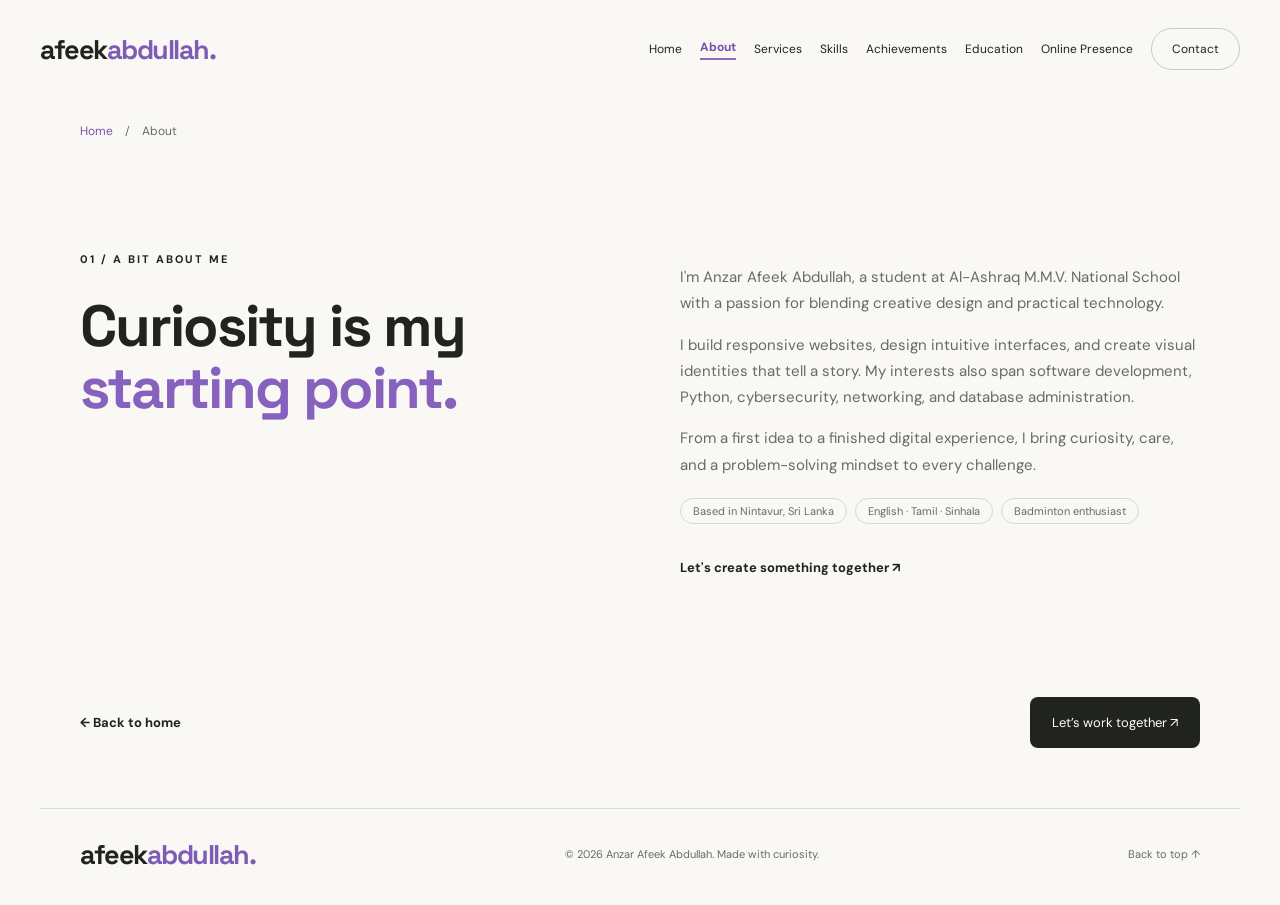
==== about.html @ 664ed2f5 "Create Anzar Afeek Abdullah personal portfolio" ====
<!doctype html>
<html lang="en"><head><meta charset="UTF-8"><meta name="viewport" content="width=device-width,initial-scale=1">
<meta name="description" content="Get to know Anzar Afeek Abdullah."><title>About — Anzar Afeek Abdullah</title><link rel="stylesheet" href="style.css"></head>
<body id="top"><a class="skip-link" href="#main-content">Skip to content</a><header class="nav"><a class="logo" href="index.html">afeek<span>abdullah.</span></a><button class="menu-toggle" type="button" aria-expanded="false" aria-controls="main-nav">Menu <span aria-hidden="true">☰</span></button><nav id="main-nav" aria-label="Main navigation"><a href="index.html">Home</a><a href="about.html" aria-current="page">About</a><a href="services.html">Services</a><a href="skills.html">Skills</a><a href="achievements.html">Achievements</a><a href="education.html">Education</a><a href="projects.html">Online Presence</a><a href="contact.html" class="nav-contact">Contact</a></nav></header><main id="main-content"><div class="wrap breadcrumb"><a href="index.html">Home</a><span aria-hidden="true">/</span><span>About</span></div><section class="wrap about" id="about"><div><p class="eyebrow">01 / A BIT ABOUT ME</p><h1>Curiosity is my<br><span>starting point.</span></h1></div><div class="about-copy"><p>I'm Anzar Afeek Abdullah, a student at Al-Ashraq M.M.V. National School with a passion for blending creative design and practical technology.</p><p>I build responsive websites, design intuitive interfaces, and create visual identities that tell a story. My interests also span software development, Python, cybersecurity, networking, and database administration.</p><p>From a first idea to a finished digital experience, I bring curiosity, care, and a problem-solving mindset to every challenge.</p><div class="info-chips"><span>Based in Nintavur, Sri Lanka</span><span>English · Tamil · Sinhala</span><span>Badminton enthusiast</span></div><a class="text-link" href="contact.html">Let's create something together ↗</a></div></section><div class="wrap page-bottom"><a class="text-link" href="index.html">← Back to home</a><a class="button" href="contact.html">Let’s work together ↗</a></div></main><footer class="wrap"><a class="logo" href="index.html">afeek<span>abdullah.</span></a><p>© <span id="year">2026</span> Anzar Afeek Abdullah. Made with curiosity.</p><a href="#top">Back to top ↑</a></footer><script src="script.js"></script></body></html>
---- style.css ----
@import url('https://fonts.googleapis.com/css2?family=DM+Sans:wght@400;500;600;700&family=Space+Grotesk:wght@400;500;600;700&display=swap');
:root{--bg:#f9f8f4;--ink:#20231e;--muted:#686b63;--green:#d5f36b;--purple:#ab8ce7}*{box-sizing:border-box}html{scroll-behavior:smooth;scroll-padding-top:95px}body{margin:0;background:var(--bg);color:var(--ink);font-family:'DM Sans',sans-serif}a{color:inherit;text-decoration:none}button{font:inherit}a:focus-visible,button:focus-visible{outline:3px solid #7856bd;outline-offset:6px}.wrap{max-width:1200px;margin:auto;padding-left:40px;padding-right:40px}.nav{max-width:1280px;margin:auto;padding:28px 40px;display:flex;justify-content:space-between;align-items:center}.logo{font-family:'Space Grotesk',sans-serif;font-weight:700;font-size:27px;letter-spacing:-1.5px}.logo span{color:#7c5cb5}nav{display:flex;gap:32px;align-items:center;font-size:14px}nav a:hover,.text-link:hover{color:#7654b2}.nav-contact{border:1px solid #c8cbc2;border-radius:30px;padding:12px 20px}.hero{display:grid;grid-template-columns:1.2fr 1fr;gap:50px;padding-top:75px;padding-bottom:85px;align-items:center}.eyebrow{font-size:11px;font-weight:700;letter-spacing:2px;display:flex;align-items:center;gap:9px}.dot{height:8px;width:8px;background:#7c9a35;border-radius:100%}h1,h2,h3{font-family:'Space Grotesk',sans-serif}h1{font-size:clamp(44px,5vw,66px);line-height:1.07;letter-spacing:-3.7px;margin:26px 0}h1>span{color:#8661bd}p{line-height:1.75}.intro{font-size:16px;color:var(--muted);max-width:420px}.intro strong{color:var(--ink)}.actions{display:flex;gap:25px;align-items:center;margin-top:30px}.button{display:inline-flex;gap:25px;align-items:center;background:var(--ink);color:white;border:0;border-radius:8px;padding:17px 22px;font-size:13px;cursor:pointer;transition:transform .2s,background .2s}.button:hover{background:#7856ac;transform:translateY(-2px)}.text-link{font-size:13px;font-weight:700}.hero-note{font-size:11px;color:var(--muted);margin-top:42px;display:flex;gap:10px;align-items:center}.hero-note span{font-size:23px;color:#8a67bd}.art{height:450px;position:relative;background:#e9e8df;border-radius:160px 160px 20px 20px;overflow:hidden}.art-grid{position:absolute;inset:0;background-image:linear-gradient(#d6d6cb 1px,transparent 1px),linear-gradient(90deg,#d6d6cb 1px,transparent 1px);background-size:40px 40px;opacity:.55}.orbit{width:330px;height:330px;border:1px solid #989c88;border-radius:50%;position:absolute;top:55px;left:40px}.ball{width:175px;height:175px;border-radius:50%;background:radial-gradient(circle at 30% 25%,#e2d3fd,#b396e1 45%,#714f9b);position:absolute;right:15px;top:55px;box-shadow:15px 24px 30px #77648a2b}.star{position:absolute;font-size:160px;left:20px;top:8px;color:var(--green);text-shadow:1px 2px #4c583a;transform:rotate(12deg)}.art-card{position:absolute;top:190px;left:55px;width:250px;padding:24px;background:var(--green);transform:rotate(-9deg);box-shadow:8px 14px 0 #292c2020;border:1px solid #253018;border-radius:12px}.art-card>span:first-child{font-size:10px;text-transform:uppercase;letter-spacing:1px}.art-card strong{display:block;font-family:'Space Grotesk',sans-serif;font-size:36px;line-height:1.05;margin-top:17px;letter-spacing:-1.5px}.card-arrow{position:absolute;right:22px;bottom:20px;font-size:33px}.pill{position:absolute;right:14px;bottom:65px;background:#25271f;color:white;padding:13px 18px;border-radius:30px;transform:rotate(8deg);font-size:12px}.art-caption{position:absolute;bottom:20px;left:24px;font-size:9px;letter-spacing:3px}.ticker{background:var(--green);overflow:hidden;padding:22px 0;border-top:1px solid #c2db68;border-bottom:1px solid #c2db68}.ticker>div{display:flex;justify-content:space-around;gap:35px;white-space:nowrap;font-family:'Space Grotesk',sans-serif;font-size:15px;font-weight:600;letter-spacing:1px}.ticker span{font-size:20px}.about{display:grid;grid-template-columns:1fr 1fr;gap:80px;padding-top:100px;padding-bottom:100px}h2{font-size:40px;line-height:1.16;letter-spacing:-1.8px;margin:22px 0}h2 span{color:#8562b5}.about-copy{padding-top:10px;color:var(--muted);font-size:15px}.about-copy .text-link{display:inline-block;margin-top:15px;color:var(--ink)}.skills-section{background:#efeee8;padding:75px 0 85px}.section-heading{display:flex;justify-content:space-between;align-items:center;gap:25px}.section-heading>p{font-size:13px;color:var(--muted)}.skills{display:grid;grid-template-columns:repeat(3,1fr);gap:20px;margin-top:30px}.skills article{padding:30px;background:var(--bg);border:1px solid #ddded4;border-radius:12px}.skill-icon{display:inline-flex;width:45px;height:45px;border-radius:12px;align-items:center;justify-content:center;background:#e7dcf6;font-size:26px}.skills article:nth-child(2) .skill-icon{background:#e3efb9}.skills article:nth-child(3) .skill-icon{background:#f8d7ba}.skills h3{font-size:20px;margin:24px 0 10px}.skills p{font-size:13px;color:var(--muted)}.tag{font-size:9px;letter-spacing:1.5px;font-weight:700;display:inline-block;margin-top:20px}.projects{padding-top:90px;padding-bottom:90px}.project-grid{display:grid;grid-template-columns:1fr 1fr;gap:30px;margin-top:25px}.project-art{height:320px;border-radius:12px;position:relative;overflow:hidden;display:grid;place-items:center}.purple{background:#c0a7ec}.orange{background:#f5bb87}.mock-window{width:70%;height:215px;background:#f5f2e9;border:2px solid #282325;border-radius:8px;transform:rotate(-7deg);box-shadow:10px 10px 0 #8c70b9;position:relative}.window-dots{height:25px;border-bottom:2px solid;padding:4px 9px;font-size:9px;letter-spacing:3px}.mock-window>span{display:block;font-family:'Space Grotesk',sans-serif;font-size:40px;line-height:1.1;font-weight:700;padding:22px;letter-spacing:-2px}.mock-window b{color:#936ac4}.mock-window i{font-style:normal;position:absolute;right:15px;bottom:8px;font-size:70px;color:#9dad3c}.project-number{position:absolute;left:20px;top:18px;border:1px solid #3336;border-radius:30px;padding:6px 10px;font-size:10px}.poster{font-family:'Space Grotesk',sans-serif;font-weight:700;font-size:42px;line-height:.95;letter-spacing:-2px;position:relative;transform:rotate(-5deg);padding:25px 35px;background:#f8f0db;border:1px solid #333;box-shadow:9px 10px 0 #be754b}.poster em{font-family:Georgia,serif;font-size:60px;color:#b75933}.poster>span{position:absolute;right:0;top:30px;font-size:65px;color:#7d8e3c}.project-info{display:flex;justify-content:space-between;align-items:center}.project-info h3{margin:20px 0 5px;font-size:21px}.project-info p{font-size:9px;letter-spacing:1px;color:var(--muted)}.project-info>span{font-size:26px}.project-desc{font-size:13px;color:var(--muted);margin-top:5px}.contact{padding-bottom:65px}.contact-box{position:relative;background:var(--green);padding:55px;border-radius:16px;overflow:hidden}.contact h2{font-size:52px;position:relative;z-index:1}.contact h2 em{font-family:Georgia,serif;font-weight:400}.contact-box>p:not(.eyebrow){max-width:430px;font-size:14px}.contact .button{margin-top:12px}.contact-star{position:absolute;right:40px;top:55px;font-size:210px;color:#8c65bb;line-height:1}.contact-status{font-size:11px!important;min-height:20px}.contact-status.active{font-weight:700}footer{display:flex;justify-content:space-between;align-items:center;padding-top:25px;padding-bottom:30px;border-top:1px solid #daddd0}footer p,footer>a:last-child{font-size:11px;color:var(--muted)}@media(min-width:1500px){.hero{padding-top:100px;padding-bottom:110px}}@media(max-width:800px){.wrap{padding-left:24px;padding-right:24px}.nav{padding:22px 24px}nav{gap:18px}nav a:not(.nav-contact){display:none}.hero{grid-template-columns:1fr;gap:40px;padding-top:35px;padding-bottom:50px}h1{font-size:54px}.art{height:420px;max-width:460px;width:100%;margin:auto}.about{grid-template-columns:1fr;gap:10px;padding-top:60px;padding-bottom:60px}.section-heading{display:block}.skills{grid-template-columns:1fr}.skills-section{padding:50px 0}.project-grid{grid-template-columns:1fr}.projects{padding-top:55px;padding-bottom:50px}.contact-box{padding:30px}.contact h2{font-size:39px}.contact-star{right:-30px;top:15px;font-size:115px;opacity:.3}footer{flex-wrap:wrap;gap:15px}footer p{width:100%;order:3;margin:0}h2{font-size:34px}}@media(prefers-reduced-motion:reduce){html{scroll-behavior:auto}*{transition:none!important}}
.hero h1{font-size:clamp(39px,4.6vw,61px)}.name-dot{color:#8661bd}.info-chips{display:flex;flex-wrap:wrap;gap:8px;margin:20px 0}.info-chips span{border:1px solid #d6d9cc;border-radius:20px;padding:5px 12px;font-size:11px}.expertise{padding-top:80px;padding-bottom:80px}.expertise-grid{display:grid;grid-template-columns:repeat(3,1fr);gap:30px;margin:35px 0}.expertise-grid h3{font-size:20px}.expertise-grid p{font-size:14px;color:var(--muted)}.skill-tags{display:flex;flex-wrap:wrap;gap:10px;margin-top:30px}.skill-tags span{background:#eee7f6;border:1px solid #d7c8ec;padding:9px 16px;border-radius:24px;font-size:12px}.skill-tags span:nth-child(3n){background:#e8efcf;border-color:#d4dfb2}.journey-section{background:#efeee8;padding:70px 0}.journey-grid{display:grid;grid-template-columns:1fr 1fr;gap:70px;margin-top:45px}.column-title{font-size:22px;margin-bottom:30px}.timeline-item{position:relative;border-left:1px solid #ccc8d2;padding:0 0 30px 24px}.timeline-item:before{content:'';position:absolute;left:-5px;top:5px;width:9px;height:9px;background:#9068bd;border-radius:50%}.timeline-date{font-size:11px;letter-spacing:1px;color:#78549e;font-weight:700}.timeline-item h3{font-size:18px;margin:12px 0}.timeline-item p{font-size:13px;color:var(--muted);margin:0}.website-card{display:flex;justify-content:space-between;align-items:center;background:#e8ddf6;border:1px solid #d4c4e9;border-radius:12px;padding:30px;margin-top:30px;transition:background .2s}.website-card:hover{background:#dbcbef}.website-card h3{font-size:25px;margin:12px 0}.website-card p{font-size:13px;overflow-wrap:anywhere}.website-card>span{font-size:40px}.contact-call{display:inline-block;margin-left:20px;font-size:13px;font-weight:700}.contact-details{display:grid;grid-template-columns:1fr 1fr 1fr;gap:30px;padding:35px 0 0}.contact-details h3{font-size:17px}.contact-details p,.contact-details a{display:block;font-size:12px;color:var(--muted);overflow-wrap:anywhere;margin:8px 0;line-height:1.8}.contact-details a:hover{color:#7954ae}.contact-box .button,.contact-call{position:relative;z-index:1}@media(max-width:800px){.expertise{padding-top:55px;padding-bottom:55px}.expertise-grid,.journey-grid,.contact-details{grid-template-columns:1fr;gap:20px}.journey-section{padding:50px 0}.journey-grid{margin-top:25px}.contact-details{gap:10px}.hero h1{font-size:clamp(37px,8vw,54px)}.website-card{padding:22px}.website-card h3{font-size:21px}.website-card .tag{margin-top:0}.logo{font-size:23px}.nav-contact{padding:10px 14px}}
/* Shared navigation and standalone pages. */
.skip-link{position:absolute;top:-70px;left:20px;z-index:20;background:var(--ink);color:white;padding:14px;border-radius:6px}.skip-link:focus{top:10px}.nav{gap:25px;position:relative}.nav nav{gap:18px;font-size:12px}.nav nav a[aria-current=page]{color:#7451a8;font-weight:700}.nav nav a[aria-current=page]:after{content:'';display:block;height:2px;background:#9068bd;margin-top:3px}.menu-toggle{display:none}.breadcrumb{display:flex;gap:12px;padding-top:25px;font-size:12px;color:var(--muted)}.breadcrumb a{color:#7854a9}.page-bottom{display:flex;justify-content:space-between;gap:20px;align-items:center;padding-top:20px;padding-bottom:60px}.standalone-timeline{padding-top:50px;padding-bottom:60px}.standalone-timeline h1{font-size:clamp(38px,5vw,60px)}.timeline-list{max-width:800px;margin-top:45px}.timeline-list .timeline-item{padding-bottom:40px}.timeline-list .timeline-item h3{font-size:22px}.timeline-list .timeline-item p{font-size:15px}.page-intro{color:var(--muted)}.page-directory{padding-top:65px;padding-bottom:80px}.directory-grid{display:grid;grid-template-columns:repeat(3,1fr);gap:20px;margin-top:30px}.directory-card{display:block;padding:25px;background:#eee6f7;border:1px solid #ddcfee;border-radius:12px;transition:transform .2s,background .2s}.directory-card:nth-child(3n+2){background:#e8efcf;border-color:#d6dfb9}.directory-card:nth-child(3n){background:#f7e1ce;border-color:#ead2bc}.directory-card:hover{transform:translateY(-4px);background:#e1d4f1}.directory-number{font-size:11px;letter-spacing:2px;color:#686264}.directory-card h3{font-size:20px;display:flex;justify-content:space-between;gap:10px}.directory-card p{font-size:13px;color:var(--muted)}body:has(.breadcrumb) .contact{padding-top:40px}body:has(.breadcrumb) h1{font-size:clamp(36px,5vw,58px);letter-spacing:-2px}body:has(.breadcrumb) .skills-section{margin-top:35px}body:has(.breadcrumb) .projects{padding-top:45px}
@media(max-width:1100px){.nav{flex-wrap:wrap;padding:22px 24px}.menu-toggle{display:flex;align-items:center;gap:12px;background:transparent;border:1px solid #c8cbc2;border-radius:25px;padding:10px 16px;cursor:pointer}.nav nav{display:none;width:100%;grid-template-columns:repeat(2,minmax(0,1fr));gap:8px;padding-top:10px}.nav nav.is-open{display:grid}.nav nav a,.nav nav a:not(.nav-contact){display:block;padding:12px 15px;border-radius:8px}.nav nav a[aria-current=page]{background:#eee6f7}.nav nav a[aria-current=page]:after{display:none}.nav nav .nav-contact{border-radius:8px}.directory-grid{grid-template-columns:1fr 1fr}}
@media(max-width:600px){.directory-grid{grid-template-columns:1fr}.page-directory{padding-top:40px;padding-bottom:50px}.page-bottom{align-items:flex-start;flex-direction:column;padding-bottom:40px}.standalone-timeline{padding-top:30px}.timeline-list .timeline-item h3{font-size:19px}.timeline-list .timeline-item p{font-size:14px}.breadcrumb{padding-top:10px}.about h1{margin-top:20px}}
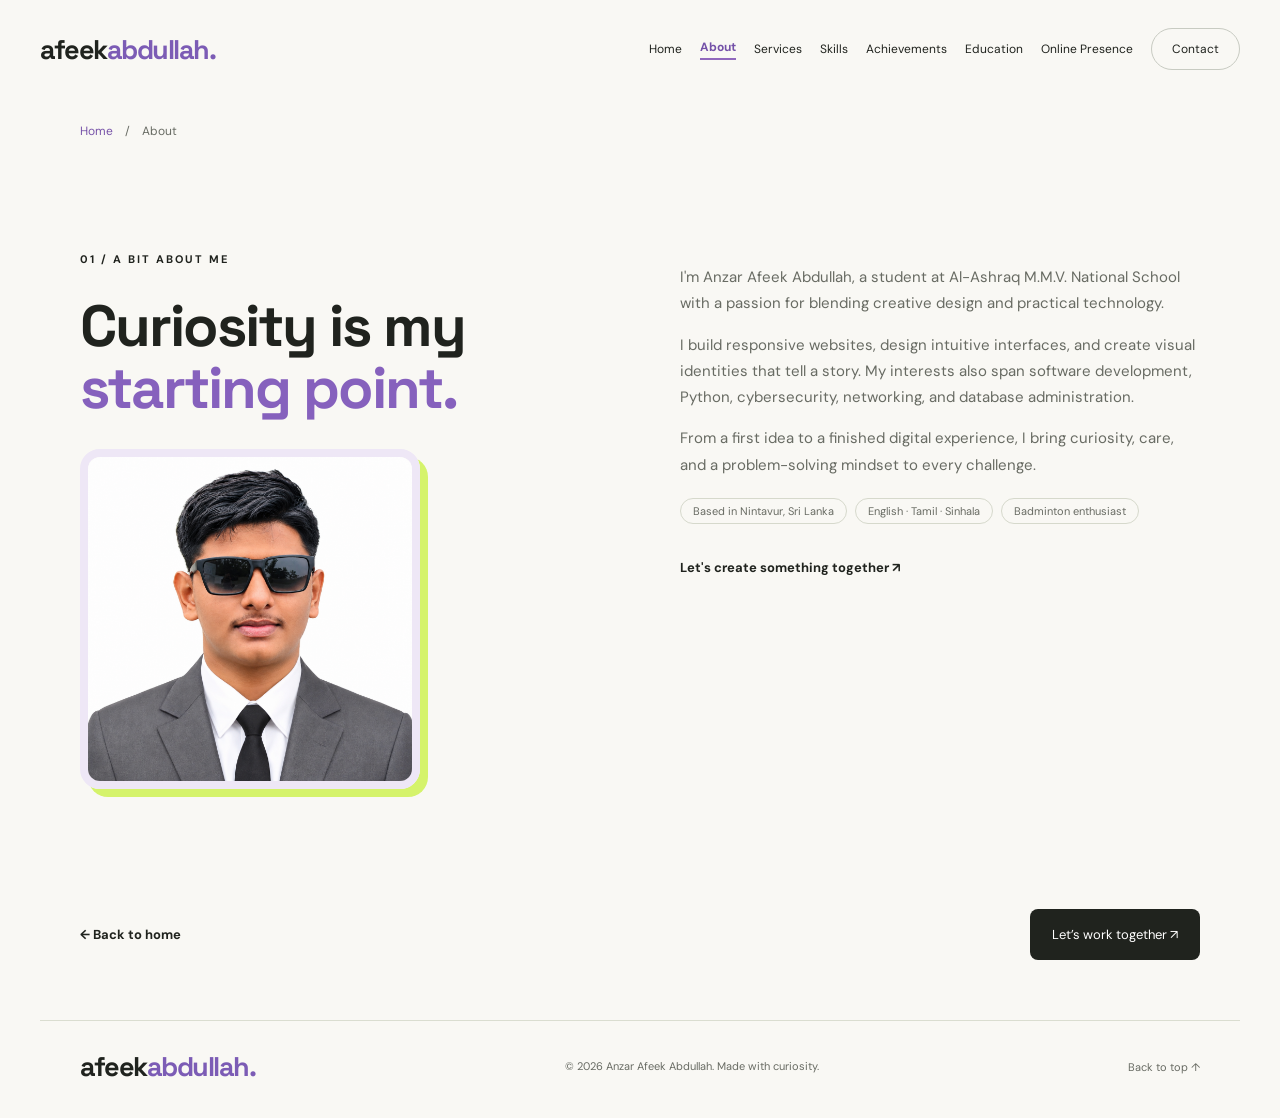
==== commit dbd1c636: "Add owner portrait to home and about pages" ====
--- a/about.html
+++ b/about.html
@@ -1,4 +1,4 @@
 <!doctype html>
 <html lang="en"><head><meta charset="UTF-8"><meta name="viewport" content="width=device-width,initial-scale=1">
 <meta name="description" content="Get to know Anzar Afeek Abdullah."><title>About — Anzar Afeek Abdullah</title><link rel="stylesheet" href="style.css"></head>
-<body id="top"><a class="skip-link" href="#main-content">Skip to content</a><header class="nav"><a class="logo" href="index.html">afeek<span>abdullah.</span></a><button class="menu-toggle" type="button" aria-expanded="false" aria-controls="main-nav">Menu <span aria-hidden="true">☰</span></button><nav id="main-nav" aria-label="Main navigation"><a href="index.html">Home</a><a href="about.html" aria-current="page">About</a><a href="services.html">Services</a><a href="skills.html">Skills</a><a href="achievements.html">Achievements</a><a href="education.html">Education</a><a href="projects.html">Online Presence</a><a href="contact.html" class="nav-contact">Contact</a></nav></header><main id="main-content"><div class="wrap breadcrumb"><a href="index.html">Home</a><span aria-hidden="true">/</span><span>About</span></div><section class="wrap about" id="about"><div><p class="eyebrow">01 / A BIT ABOUT ME</p><h1>Curiosity is my<br><span>starting point.</span></h1></div><div class="about-copy"><p>I'm Anzar Afeek Abdullah, a student at Al-Ashraq M.M.V. National School with a passion for blending creative design and practical technology.</p><p>I build responsive websites, design intuitive interfaces, and create visual identities that tell a story. My interests also span software development, Python, cybersecurity, networking, and database administration.</p><p>From a first idea to a finished digital experience, I bring curiosity, care, and a problem-solving mindset to every challenge.</p><div class="info-chips"><span>Based in Nintavur, Sri Lanka</span><span>English · Tamil · Sinhala</span><span>Badminton enthusiast</span></div><a class="text-link" href="contact.html">Let's create something together ↗</a></div></section><div class="wrap page-bottom"><a class="text-link" href="index.html">← Back to home</a><a class="button" href="contact.html">Let’s work together ↗</a></div></main><footer class="wrap"><a class="logo" href="index.html">afeek<span>abdullah.</span></a><p>© <span id="year">2026</span> Anzar Afeek Abdullah. Made with curiosity.</p><a href="#top">Back to top ↑</a></footer><script src="script.js"></script></body></html>+<body id="top"><a class="skip-link" href="#main-content">Skip to content</a><header class="nav"><a class="logo" href="index.html">afeek<span>abdullah.</span></a><button class="menu-toggle" type="button" aria-expanded="false" aria-controls="main-nav">Menu <span aria-hidden="true">☰</span></button><nav id="main-nav" aria-label="Main navigation"><a href="index.html">Home</a><a href="about.html" aria-current="page">About</a><a href="services.html">Services</a><a href="skills.html">Skills</a><a href="achievements.html">Achievements</a><a href="education.html">Education</a><a href="projects.html">Online Presence</a><a href="contact.html" class="nav-contact">Contact</a></nav></header><main id="main-content"><div class="wrap breadcrumb"><a href="index.html">Home</a><span aria-hidden="true">/</span><span>About</span></div><section class="wrap about" id="about"><div><p class="eyebrow">01 / A BIT ABOUT ME</p><h1>Curiosity is my<br><span>starting point.</span></h1><img class="about-portrait" src="profile.png.png" alt="Portrait of Anzar Afeek Abdullah" width="1254" height="1254" loading="lazy"></div><div class="about-copy"><p>I'm Anzar Afeek Abdullah, a student at Al-Ashraq M.M.V. National School with a passion for blending creative design and practical technology.</p><p>I build responsive websites, design intuitive interfaces, and create visual identities that tell a story. My interests also span software development, Python, cybersecurity, networking, and database administration.</p><p>From a first idea to a finished digital experience, I bring curiosity, care, and a problem-solving mindset to every challenge.</p><div class="info-chips"><span>Based in Nintavur, Sri Lanka</span><span>English · Tamil · Sinhala</span><span>Badminton enthusiast</span></div><a class="text-link" href="contact.html">Let's create something together ↗</a></div></section><div class="wrap page-bottom"><a class="text-link" href="index.html">← Back to home</a><a class="button" href="contact.html">Let’s work together ↗</a></div></main><footer class="wrap"><a class="logo" href="index.html">afeek<span>abdullah.</span></a><p>© <span id="year">2026</span> Anzar Afeek Abdullah. Made with curiosity.</p><a href="#top">Back to top ↑</a></footer><script src="script.js"></script></body></html>
--- a/style.css
+++ b/style.css
@@ -5,3 +5,5 @@
 .skip-link{position:absolute;top:-70px;left:20px;z-index:20;background:var(--ink);color:white;padding:14px;border-radius:6px}.skip-link:focus{top:10px}.nav{gap:25px;position:relative}.nav nav{gap:18px;font-size:12px}.nav nav a[aria-current=page]{color:#7451a8;font-weight:700}.nav nav a[aria-current=page]:after{content:'';display:block;height:2px;background:#9068bd;margin-top:3px}.menu-toggle{display:none}.breadcrumb{display:flex;gap:12px;padding-top:25px;font-size:12px;color:var(--muted)}.breadcrumb a{color:#7854a9}.page-bottom{display:flex;justify-content:space-between;gap:20px;align-items:center;padding-top:20px;padding-bottom:60px}.standalone-timeline{padding-top:50px;padding-bottom:60px}.standalone-timeline h1{font-size:clamp(38px,5vw,60px)}.timeline-list{max-width:800px;margin-top:45px}.timeline-list .timeline-item{padding-bottom:40px}.timeline-list .timeline-item h3{font-size:22px}.timeline-list .timeline-item p{font-size:15px}.page-intro{color:var(--muted)}.page-directory{padding-top:65px;padding-bottom:80px}.directory-grid{display:grid;grid-template-columns:repeat(3,1fr);gap:20px;margin-top:30px}.directory-card{display:block;padding:25px;background:#eee6f7;border:1px solid #ddcfee;border-radius:12px;transition:transform .2s,background .2s}.directory-card:nth-child(3n+2){background:#e8efcf;border-color:#d6dfb9}.directory-card:nth-child(3n){background:#f7e1ce;border-color:#ead2bc}.directory-card:hover{transform:translateY(-4px);background:#e1d4f1}.directory-number{font-size:11px;letter-spacing:2px;color:#686264}.directory-card h3{font-size:20px;display:flex;justify-content:space-between;gap:10px}.directory-card p{font-size:13px;color:var(--muted)}body:has(.breadcrumb) .contact{padding-top:40px}body:has(.breadcrumb) h1{font-size:clamp(36px,5vw,58px);letter-spacing:-2px}body:has(.breadcrumb) .skills-section{margin-top:35px}body:has(.breadcrumb) .projects{padding-top:45px}
 @media(max-width:1100px){.nav{flex-wrap:wrap;padding:22px 24px}.menu-toggle{display:flex;align-items:center;gap:12px;background:transparent;border:1px solid #c8cbc2;border-radius:25px;padding:10px 16px;cursor:pointer}.nav nav{display:none;width:100%;grid-template-columns:repeat(2,minmax(0,1fr));gap:8px;padding-top:10px}.nav nav.is-open{display:grid}.nav nav a,.nav nav a:not(.nav-contact){display:block;padding:12px 15px;border-radius:8px}.nav nav a[aria-current=page]{background:#eee6f7}.nav nav a[aria-current=page]:after{display:none}.nav nav .nav-contact{border-radius:8px}.directory-grid{grid-template-columns:1fr 1fr}}
 @media(max-width:600px){.directory-grid{grid-template-columns:1fr}.page-directory{padding-top:40px;padding-bottom:50px}.page-bottom{align-items:flex-start;flex-direction:column;padding-bottom:40px}.standalone-timeline{padding-top:30px}.timeline-list .timeline-item h3{font-size:19px}.timeline-list .timeline-item p{font-size:14px}.breadcrumb{padding-top:10px}.about h1{margin-top:20px}}
+/* Owner portrait, shared by Home and About. */
+.portrait-frame{position:relative;background:#eee7f6;border:1px solid #d7c8ec;border-radius:160px 160px 20px 20px;overflow:hidden;padding:12px 12px 0;box-shadow:12px 12px 0 #d5f36b}.hero-portrait{display:block;width:100%;height:auto;aspect-ratio:1;object-fit:cover;border-radius:148px 148px 12px 12px}.portrait-label{display:flex;justify-content:space-between;align-items:center;gap:12px;padding:17px 10px;font-family:'Space Grotesk',sans-serif;font-size:14px;font-weight:600}.portrait-label>span{font-size:26px;color:#8661bd}.about-portrait{display:block;width:100%;max-width:340px;height:auto;border-radius:20px;border:8px solid #eee7f6;box-shadow:8px 8px 0 #d5f36b;margin-top:30px}@media(max-width:800px){.portrait-frame{max-width:440px;width:calc(100% - 12px);margin:0 auto}.about-portrait{max-width:300px;margin-bottom:25px}}
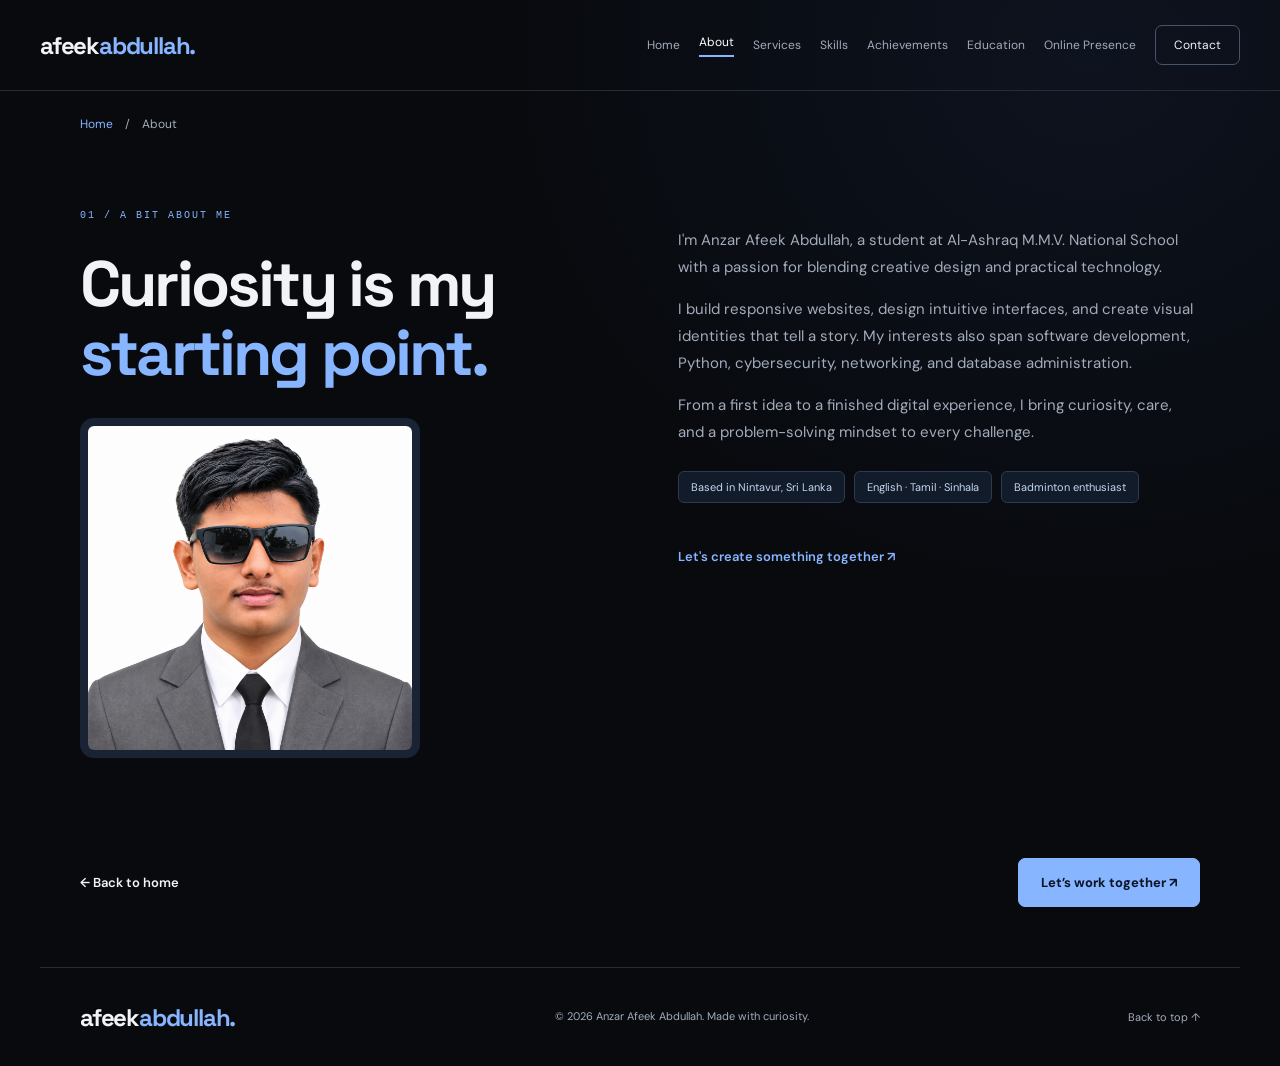
==== commit 951c9bc5: "Redesign portfolio with polished dark developer theme" ====
--- a/about.html
+++ b/about.html
@@ -1,4 +1,4 @@
 <!doctype html>
 <html lang="en"><head><meta charset="UTF-8"><meta name="viewport" content="width=device-width,initial-scale=1">
-<meta name="description" content="Get to know Anzar Afeek Abdullah."><title>About — Anzar Afeek Abdullah</title><link rel="stylesheet" href="style.css"></head>
+<meta name="description" content="Get to know Anzar Afeek Abdullah."><title>About — Anzar Afeek Abdullah</title><meta name="theme-color" content="#080a0e"><link rel="icon" type="image/png" href="profile.png.png"><link rel="stylesheet" href="style.css"></head>
 <body id="top"><a class="skip-link" href="#main-content">Skip to content</a><header class="nav"><a class="logo" href="index.html">afeek<span>abdullah.</span></a><button class="menu-toggle" type="button" aria-expanded="false" aria-controls="main-nav">Menu <span aria-hidden="true">☰</span></button><nav id="main-nav" aria-label="Main navigation"><a href="index.html">Home</a><a href="about.html" aria-current="page">About</a><a href="services.html">Services</a><a href="skills.html">Skills</a><a href="achievements.html">Achievements</a><a href="education.html">Education</a><a href="projects.html">Online Presence</a><a href="contact.html" class="nav-contact">Contact</a></nav></header><main id="main-content"><div class="wrap breadcrumb"><a href="index.html">Home</a><span aria-hidden="true">/</span><span>About</span></div><section class="wrap about" id="about"><div><p class="eyebrow">01 / A BIT ABOUT ME</p><h1>Curiosity is my<br><span>starting point.</span></h1><img class="about-portrait" src="profile.png.png" alt="Portrait of Anzar Afeek Abdullah" width="1254" height="1254" loading="lazy"></div><div class="about-copy"><p>I'm Anzar Afeek Abdullah, a student at Al-Ashraq M.M.V. National School with a passion for blending creative design and practical technology.</p><p>I build responsive websites, design intuitive interfaces, and create visual identities that tell a story. My interests also span software development, Python, cybersecurity, networking, and database administration.</p><p>From a first idea to a finished digital experience, I bring curiosity, care, and a problem-solving mindset to every challenge.</p><div class="info-chips"><span>Based in Nintavur, Sri Lanka</span><span>English · Tamil · Sinhala</span><span>Badminton enthusiast</span></div><a class="text-link" href="contact.html">Let's create something together ↗</a></div></section><div class="wrap page-bottom"><a class="text-link" href="index.html">← Back to home</a><a class="button" href="contact.html">Let’s work together ↗</a></div></main><footer class="wrap"><a class="logo" href="index.html">afeek<span>abdullah.</span></a><p>© <span id="year">2026</span> Anzar Afeek Abdullah. Made with curiosity.</p><a href="#top">Back to top ↑</a></footer><script src="script.js"></script></body></html>
--- a/style.css
+++ b/style.css
@@ -1,9 +1,5 @@
 @import url('https://fonts.googleapis.com/css2?family=DM+Sans:wght@400;500;600;700&family=Space+Grotesk:wght@400;500;600;700&display=swap');
-:root{--bg:#f9f8f4;--ink:#20231e;--muted:#686b63;--green:#d5f36b;--purple:#ab8ce7}*{box-sizing:border-box}html{scroll-behavior:smooth;scroll-padding-top:95px}body{margin:0;background:var(--bg);color:var(--ink);font-family:'DM Sans',sans-serif}a{color:inherit;text-decoration:none}button{font:inherit}a:focus-visible,button:focus-visible{outline:3px solid #7856bd;outline-offset:6px}.wrap{max-width:1200px;margin:auto;padding-left:40px;padding-right:40px}.nav{max-width:1280px;margin:auto;padding:28px 40px;display:flex;justify-content:space-between;align-items:center}.logo{font-family:'Space Grotesk',sans-serif;font-weight:700;font-size:27px;letter-spacing:-1.5px}.logo span{color:#7c5cb5}nav{display:flex;gap:32px;align-items:center;font-size:14px}nav a:hover,.text-link:hover{color:#7654b2}.nav-contact{border:1px solid #c8cbc2;border-radius:30px;padding:12px 20px}.hero{display:grid;grid-template-columns:1.2fr 1fr;gap:50px;padding-top:75px;padding-bottom:85px;align-items:center}.eyebrow{font-size:11px;font-weight:700;letter-spacing:2px;display:flex;align-items:center;gap:9px}.dot{height:8px;width:8px;background:#7c9a35;border-radius:100%}h1,h2,h3{font-family:'Space Grotesk',sans-serif}h1{font-size:clamp(44px,5vw,66px);line-height:1.07;letter-spacing:-3.7px;margin:26px 0}h1>span{color:#8661bd}p{line-height:1.75}.intro{font-size:16px;color:var(--muted);max-width:420px}.intro strong{color:var(--ink)}.actions{display:flex;gap:25px;align-items:center;margin-top:30px}.button{display:inline-flex;gap:25px;align-items:center;background:var(--ink);color:white;border:0;border-radius:8px;padding:17px 22px;font-size:13px;cursor:pointer;transition:transform .2s,background .2s}.button:hover{background:#7856ac;transform:translateY(-2px)}.text-link{font-size:13px;font-weight:700}.hero-note{font-size:11px;color:var(--muted);margin-top:42px;display:flex;gap:10px;align-items:center}.hero-note span{font-size:23px;color:#8a67bd}.art{height:450px;position:relative;background:#e9e8df;border-radius:160px 160px 20px 20px;overflow:hidden}.art-grid{position:absolute;inset:0;background-image:linear-gradient(#d6d6cb 1px,transparent 1px),linear-gradient(90deg,#d6d6cb 1px,transparent 1px);background-size:40px 40px;opacity:.55}.orbit{width:330px;height:330px;border:1px solid #989c88;border-radius:50%;position:absolute;top:55px;left:40px}.ball{width:175px;height:175px;border-radius:50%;background:radial-gradient(circle at 30% 25%,#e2d3fd,#b396e1 45%,#714f9b);position:absolute;right:15px;top:55px;box-shadow:15px 24px 30px #77648a2b}.star{position:absolute;font-size:160px;left:20px;top:8px;color:var(--green);text-shadow:1px 2px #4c583a;transform:rotate(12deg)}.art-card{position:absolute;top:190px;left:55px;width:250px;padding:24px;background:var(--green);transform:rotate(-9deg);box-shadow:8px 14px 0 #292c2020;border:1px solid #253018;border-radius:12px}.art-card>span:first-child{font-size:10px;text-transform:uppercase;letter-spacing:1px}.art-card strong{display:block;font-family:'Space Grotesk',sans-serif;font-size:36px;line-height:1.05;margin-top:17px;letter-spacing:-1.5px}.card-arrow{position:absolute;right:22px;bottom:20px;font-size:33px}.pill{position:absolute;right:14px;bottom:65px;background:#25271f;color:white;padding:13px 18px;border-radius:30px;transform:rotate(8deg);font-size:12px}.art-caption{position:absolute;bottom:20px;left:24px;font-size:9px;letter-spacing:3px}.ticker{background:var(--green);overflow:hidden;padding:22px 0;border-top:1px solid #c2db68;border-bottom:1px solid #c2db68}.ticker>div{display:flex;justify-content:space-around;gap:35px;white-space:nowrap;font-family:'Space Grotesk',sans-serif;font-size:15px;font-weight:600;letter-spacing:1px}.ticker span{font-size:20px}.about{display:grid;grid-template-columns:1fr 1fr;gap:80px;padding-top:100px;padding-bottom:100px}h2{font-size:40px;line-height:1.16;letter-spacing:-1.8px;margin:22px 0}h2 span{color:#8562b5}.about-copy{padding-top:10px;color:var(--muted);font-size:15px}.about-copy .text-link{display:inline-block;margin-top:15px;color:var(--ink)}.skills-section{background:#efeee8;padding:75px 0 85px}.section-heading{display:flex;justify-content:space-between;align-items:center;gap:25px}.section-heading>p{font-size:13px;color:var(--muted)}.skills{display:grid;grid-template-columns:repeat(3,1fr);gap:20px;margin-top:30px}.skills article{padding:30px;background:var(--bg);border:1px solid #ddded4;border-radius:12px}.skill-icon{display:inline-flex;width:45px;height:45px;border-radius:12px;align-items:center;justify-content:center;background:#e7dcf6;font-size:26px}.skills article:nth-child(2) .skill-icon{background:#e3efb9}.skills article:nth-child(3) .skill-icon{background:#f8d7ba}.skills h3{font-size:20px;margin:24px 0 10px}.skills p{font-size:13px;color:var(--muted)}.tag{font-size:9px;letter-spacing:1.5px;font-weight:700;display:inline-block;margin-top:20px}.projects{padding-top:90px;padding-bottom:90px}.project-grid{display:grid;grid-template-columns:1fr 1fr;gap:30px;margin-top:25px}.project-art{height:320px;border-radius:12px;position:relative;overflow:hidden;display:grid;place-items:center}.purple{background:#c0a7ec}.orange{background:#f5bb87}.mock-window{width:70%;height:215px;background:#f5f2e9;border:2px solid #282325;border-radius:8px;transform:rotate(-7deg);box-shadow:10px 10px 0 #8c70b9;position:relative}.window-dots{height:25px;border-bottom:2px solid;padding:4px 9px;font-size:9px;letter-spacing:3px}.mock-window>span{display:block;font-family:'Space Grotesk',sans-serif;font-size:40px;line-height:1.1;font-weight:700;padding:22px;letter-spacing:-2px}.mock-window b{color:#936ac4}.mock-window i{font-style:normal;position:absolute;right:15px;bottom:8px;font-size:70px;color:#9dad3c}.project-number{position:absolute;left:20px;top:18px;border:1px solid #3336;border-radius:30px;padding:6px 10px;font-size:10px}.poster{font-family:'Space Grotesk',sans-serif;font-weight:700;font-size:42px;line-height:.95;letter-spacing:-2px;position:relative;transform:rotate(-5deg);padding:25px 35px;background:#f8f0db;border:1px solid #333;box-shadow:9px 10px 0 #be754b}.poster em{font-family:Georgia,serif;font-size:60px;color:#b75933}.poster>span{position:absolute;right:0;top:30px;font-size:65px;color:#7d8e3c}.project-info{display:flex;justify-content:space-between;align-items:center}.project-info h3{margin:20px 0 5px;font-size:21px}.project-info p{font-size:9px;letter-spacing:1px;color:var(--muted)}.project-info>span{font-size:26px}.project-desc{font-size:13px;color:var(--muted);margin-top:5px}.contact{padding-bottom:65px}.contact-box{position:relative;background:var(--green);padding:55px;border-radius:16px;overflow:hidden}.contact h2{font-size:52px;position:relative;z-index:1}.contact h2 em{font-family:Georgia,serif;font-weight:400}.contact-box>p:not(.eyebrow){max-width:430px;font-size:14px}.contact .button{margin-top:12px}.contact-star{position:absolute;right:40px;top:55px;font-size:210px;color:#8c65bb;line-height:1}.contact-status{font-size:11px!important;min-height:20px}.contact-status.active{font-weight:700}footer{display:flex;justify-content:space-between;align-items:center;padding-top:25px;padding-bottom:30px;border-top:1px solid #daddd0}footer p,footer>a:last-child{font-size:11px;color:var(--muted)}@media(min-width:1500px){.hero{padding-top:100px;padding-bottom:110px}}@media(max-width:800px){.wrap{padding-left:24px;padding-right:24px}.nav{padding:22px 24px}nav{gap:18px}nav a:not(.nav-contact){display:none}.hero{grid-template-columns:1fr;gap:40px;padding-top:35px;padding-bottom:50px}h1{font-size:54px}.art{height:420px;max-width:460px;width:100%;margin:auto}.about{grid-template-columns:1fr;gap:10px;padding-top:60px;padding-bottom:60px}.section-heading{display:block}.skills{grid-template-columns:1fr}.skills-section{padding:50px 0}.project-grid{grid-template-columns:1fr}.projects{padding-top:55px;padding-bottom:50px}.contact-box{padding:30px}.contact h2{font-size:39px}.contact-star{right:-30px;top:15px;font-size:115px;opacity:.3}footer{flex-wrap:wrap;gap:15px}footer p{width:100%;order:3;margin:0}h2{font-size:34px}}@media(prefers-reduced-motion:reduce){html{scroll-behavior:auto}*{transition:none!important}}
-.hero h1{font-size:clamp(39px,4.6vw,61px)}.name-dot{color:#8661bd}.info-chips{display:flex;flex-wrap:wrap;gap:8px;margin:20px 0}.info-chips span{border:1px solid #d6d9cc;border-radius:20px;padding:5px 12px;font-size:11px}.expertise{padding-top:80px;padding-bottom:80px}.expertise-grid{display:grid;grid-template-columns:repeat(3,1fr);gap:30px;margin:35px 0}.expertise-grid h3{font-size:20px}.expertise-grid p{font-size:14px;color:var(--muted)}.skill-tags{display:flex;flex-wrap:wrap;gap:10px;margin-top:30px}.skill-tags span{background:#eee7f6;border:1px solid #d7c8ec;padding:9px 16px;border-radius:24px;font-size:12px}.skill-tags span:nth-child(3n){background:#e8efcf;border-color:#d4dfb2}.journey-section{background:#efeee8;padding:70px 0}.journey-grid{display:grid;grid-template-columns:1fr 1fr;gap:70px;margin-top:45px}.column-title{font-size:22px;margin-bottom:30px}.timeline-item{position:relative;border-left:1px solid #ccc8d2;padding:0 0 30px 24px}.timeline-item:before{content:'';position:absolute;left:-5px;top:5px;width:9px;height:9px;background:#9068bd;border-radius:50%}.timeline-date{font-size:11px;letter-spacing:1px;color:#78549e;font-weight:700}.timeline-item h3{font-size:18px;margin:12px 0}.timeline-item p{font-size:13px;color:var(--muted);margin:0}.website-card{display:flex;justify-content:space-between;align-items:center;background:#e8ddf6;border:1px solid #d4c4e9;border-radius:12px;padding:30px;margin-top:30px;transition:background .2s}.website-card:hover{background:#dbcbef}.website-card h3{font-size:25px;margin:12px 0}.website-card p{font-size:13px;overflow-wrap:anywhere}.website-card>span{font-size:40px}.contact-call{display:inline-block;margin-left:20px;font-size:13px;font-weight:700}.contact-details{display:grid;grid-template-columns:1fr 1fr 1fr;gap:30px;padding:35px 0 0}.contact-details h3{font-size:17px}.contact-details p,.contact-details a{display:block;font-size:12px;color:var(--muted);overflow-wrap:anywhere;margin:8px 0;line-height:1.8}.contact-details a:hover{color:#7954ae}.contact-box .button,.contact-call{position:relative;z-index:1}@media(max-width:800px){.expertise{padding-top:55px;padding-bottom:55px}.expertise-grid,.journey-grid,.contact-details{grid-template-columns:1fr;gap:20px}.journey-section{padding:50px 0}.journey-grid{margin-top:25px}.contact-details{gap:10px}.hero h1{font-size:clamp(37px,8vw,54px)}.website-card{padding:22px}.website-card h3{font-size:21px}.website-card .tag{margin-top:0}.logo{font-size:23px}.nav-contact{padding:10px 14px}}
-/* Shared navigation and standalone pages. */
-.skip-link{position:absolute;top:-70px;left:20px;z-index:20;background:var(--ink);color:white;padding:14px;border-radius:6px}.skip-link:focus{top:10px}.nav{gap:25px;position:relative}.nav nav{gap:18px;font-size:12px}.nav nav a[aria-current=page]{color:#7451a8;font-weight:700}.nav nav a[aria-current=page]:after{content:'';display:block;height:2px;background:#9068bd;margin-top:3px}.menu-toggle{display:none}.breadcrumb{display:flex;gap:12px;padding-top:25px;font-size:12px;color:var(--muted)}.breadcrumb a{color:#7854a9}.page-bottom{display:flex;justify-content:space-between;gap:20px;align-items:center;padding-top:20px;padding-bottom:60px}.standalone-timeline{padding-top:50px;padding-bottom:60px}.standalone-timeline h1{font-size:clamp(38px,5vw,60px)}.timeline-list{max-width:800px;margin-top:45px}.timeline-list .timeline-item{padding-bottom:40px}.timeline-list .timeline-item h3{font-size:22px}.timeline-list .timeline-item p{font-size:15px}.page-intro{color:var(--muted)}.page-directory{padding-top:65px;padding-bottom:80px}.directory-grid{display:grid;grid-template-columns:repeat(3,1fr);gap:20px;margin-top:30px}.directory-card{display:block;padding:25px;background:#eee6f7;border:1px solid #ddcfee;border-radius:12px;transition:transform .2s,background .2s}.directory-card:nth-child(3n+2){background:#e8efcf;border-color:#d6dfb9}.directory-card:nth-child(3n){background:#f7e1ce;border-color:#ead2bc}.directory-card:hover{transform:translateY(-4px);background:#e1d4f1}.directory-number{font-size:11px;letter-spacing:2px;color:#686264}.directory-card h3{font-size:20px;display:flex;justify-content:space-between;gap:10px}.directory-card p{font-size:13px;color:var(--muted)}body:has(.breadcrumb) .contact{padding-top:40px}body:has(.breadcrumb) h1{font-size:clamp(36px,5vw,58px);letter-spacing:-2px}body:has(.breadcrumb) .skills-section{margin-top:35px}body:has(.breadcrumb) .projects{padding-top:45px}
-@media(max-width:1100px){.nav{flex-wrap:wrap;padding:22px 24px}.menu-toggle{display:flex;align-items:center;gap:12px;background:transparent;border:1px solid #c8cbc2;border-radius:25px;padding:10px 16px;cursor:pointer}.nav nav{display:none;width:100%;grid-template-columns:repeat(2,minmax(0,1fr));gap:8px;padding-top:10px}.nav nav.is-open{display:grid}.nav nav a,.nav nav a:not(.nav-contact){display:block;padding:12px 15px;border-radius:8px}.nav nav a[aria-current=page]{background:#eee6f7}.nav nav a[aria-current=page]:after{display:none}.nav nav .nav-contact{border-radius:8px}.directory-grid{grid-template-columns:1fr 1fr}}
-@media(max-width:600px){.directory-grid{grid-template-columns:1fr}.page-directory{padding-top:40px;padding-bottom:50px}.page-bottom{align-items:flex-start;flex-direction:column;padding-bottom:40px}.standalone-timeline{padding-top:30px}.timeline-list .timeline-item h3{font-size:19px}.timeline-list .timeline-item p{font-size:14px}.breadcrumb{padding-top:10px}.about h1{margin-top:20px}}
-/* Owner portrait, shared by Home and About. */
-.portrait-frame{position:relative;background:#eee7f6;border:1px solid #d7c8ec;border-radius:160px 160px 20px 20px;overflow:hidden;padding:12px 12px 0;box-shadow:12px 12px 0 #d5f36b}.hero-portrait{display:block;width:100%;height:auto;aspect-ratio:1;object-fit:cover;border-radius:148px 148px 12px 12px}.portrait-label{display:flex;justify-content:space-between;align-items:center;gap:12px;padding:17px 10px;font-family:'Space Grotesk',sans-serif;font-size:14px;font-weight:600}.portrait-label>span{font-size:26px;color:#8661bd}.about-portrait{display:block;width:100%;max-width:340px;height:auto;border-radius:20px;border:8px solid #eee7f6;box-shadow:8px 8px 0 #d5f36b;margin-top:30px}@media(max-width:800px){.portrait-frame{max-width:440px;width:calc(100% - 12px);margin:0 auto}.about-portrait{max-width:300px;margin-bottom:25px}}
+:root{color-scheme:dark;--bg:#080a0e;--panel:#10141b;--ink:#f1f3f7;--muted:#a3acbb;--line:#252d39;--accent:#87b5ff;--purple:#aa9bff;--green:#87b5ff}*{box-sizing:border-box}html{scroll-behavior:smooth;scroll-padding-top:30px}body{margin:0;background:radial-gradient(ellipse at 85% 5%,#15203866,transparent 38%),var(--bg);color:var(--ink);font-family:'DM Sans',sans-serif;-webkit-font-smoothing:antialiased}a{color:inherit;text-decoration:none}button{font:inherit}a,button{-webkit-tap-highlight-color:transparent}a:focus-visible,button:focus-visible{outline:2px solid var(--accent);outline-offset:6px}p{line-height:1.8}img{max-width:100%}.wrap{max-width:1200px;margin:auto;padding-left:40px;padding-right:40px}.nav{max-width:1320px;margin:auto;padding:25px 40px;display:flex;justify-content:space-between;align-items:center;gap:24px;border-bottom:1px solid var(--line)}.logo{font-family:'Space Grotesk',sans-serif;font-size:24px;font-weight:700;letter-spacing:-1.2px}.logo span{color:var(--accent)}nav{display:flex;gap:19px;align-items:center;font-size:12px;color:var(--muted)}nav a{transition:color .2s}nav a:hover,nav a[aria-current=page]{color:white}nav a[aria-current=page]:after{content:'';display:block;height:2px;background:var(--accent);margin-top:5px}.nav-contact{border:1px solid #45556c;padding:11px 18px;border-radius:7px;color:var(--ink)}.menu-toggle{display:none}.skip-link{position:absolute;top:-80px;left:20px;z-index:20;background:var(--ink);color:var(--bg);padding:14px}.skip-link:focus{top:10px}h1,h2,h3{font-family:'Space Grotesk',sans-serif}h1{font-size:clamp(40px,5vw,64px);line-height:1.08;letter-spacing:-2.8px;margin:25px 0}h1>span,h2 span{color:var(--accent)}h2{font-size:40px;line-height:1.18;letter-spacing:-1.6px;margin:20px 0}h3{line-height:1.4}.eyebrow{font-family:Consolas,monospace;font-size:10px;letter-spacing:2px;color:var(--accent);display:flex;gap:10px;align-items:center}.dot{width:7px;height:7px;background:var(--accent);box-shadow:0 0 14px #87b5ff88;border-radius:50%}.hero{display:grid;grid-template-columns:1.2fr 1fr;gap:65px;align-items:center;padding-top:85px;padding-bottom:85px}.hero h1{font-size:clamp(42px,4.7vw,62px)}.hero h1>span:last-child{display:inline-block;font-size:.76em;line-height:1.16;margin-top:15px;background:linear-gradient(100deg,#99c8ff,#c0adff);background-clip:text;color:transparent}.name-dot{color:var(--accent)}.intro{font-size:15px;color:var(--muted);max-width:470px}.intro strong{color:#e5eaf2}.actions{display:flex;align-items:center;flex-wrap:wrap;gap:25px;margin-top:30px}.button{display:inline-flex;align-items:center;justify-content:center;gap:20px;background:var(--accent);color:#0a1425;border:1px solid var(--accent);border-radius:7px;padding:15px 22px;font-size:13px;font-weight:700;cursor:pointer;transition:background .2s,transform .2s}.button:hover{background:#b5d2ff;transform:translateY(-2px)}.text-link{font-size:13px;font-weight:600}.text-link:hover{color:var(--accent)}.hero-note{display:flex;align-items:center;gap:10px;margin-top:35px;font-family:Consolas,monospace;font-size:11px;color:var(--muted)}.hero-note span{color:var(--accent);font-size:20px}.portrait-frame{position:relative;padding:10px;background:linear-gradient(145deg,#28374d,#11151c);border:1px solid #3d4f68;border-radius:18px;box-shadow:0 25px 75px #0008,0 0 65px #476ea31a;transform:rotate(2deg)}.hero-portrait{display:block;width:100%;height:auto;aspect-ratio:1;object-fit:cover;border-radius:11px;filter:saturate(.75)}.portrait-label{display:flex;justify-content:space-between;align-items:center;padding:15px 6px 5px;font-family:Consolas,monospace;font-size:12px;color:#c5cfdf}.portrait-label>span{color:var(--accent);font-size:23px}.ticker{border-top:1px solid var(--line);border-bottom:1px solid var(--line);background:#0c1017}.ticker>div{max-width:1200px;margin:auto;display:flex;flex-wrap:wrap;justify-content:space-between;gap:20px;padding:24px 40px;font-family:Consolas,monospace;font-size:10px;letter-spacing:1.5px;color:#aab8ce}.developer-profile{display:grid;grid-template-columns:.85fr 1.2fr;gap:85px;align-items:center;padding-top:100px;padding-bottom:95px}.profile-photo{position:relative;padding:14px;border:1px solid var(--line);border-radius:12px;background:linear-gradient(135deg,#1b2635,#0b0e14)}.profile-photo img{display:block;width:100%;height:auto;border-radius:7px;filter:saturate(.7)}.photo-index{display:block;padding:20px 5px 6px;color:var(--accent);font-family:Consolas,monospace;font-size:12px}.profile-story>p:not(.eyebrow){font-size:14px;color:var(--muted)}.code-signature{font-family:Consolas,monospace;font-size:12px;line-height:1.9;background:#0c1119;border:1px solid var(--line);border-left:2px solid var(--accent);padding:20px;border-radius:5px;margin:25px 0;color:#c8d0de;overflow-wrap:anywhere}.code-signature>span{color:var(--purple)}.code-signature b{color:#9fceaf;font-weight:400}.home-contact{padding-top:55px;padding-bottom:75px;border-top:1px solid var(--line)}.breadcrumb{display:flex;gap:12px;font-size:12px;color:var(--muted);padding-top:25px}.breadcrumb a{color:var(--accent)}.about{display:grid;grid-template-columns:1fr 1fr;gap:75px;padding-top:65px;padding-bottom:80px}.about-copy{padding-top:15px;color:var(--muted);font-size:15px}.about-copy .text-link{display:inline-block;margin-top:20px;color:var(--accent)}.about-portrait{display:block;width:100%;max-width:340px;height:auto;border:8px solid #192333;border-radius:14px;margin-top:30px}.info-chips,.skill-tags{display:flex;flex-wrap:wrap;gap:9px;margin:25px 0}.info-chips span,.skill-tags span{border:1px solid #2b3b50;background:#111b29;color:#c6d7ef;border-radius:6px;padding:8px 12px;font-size:11px}.skills-section{padding:65px 0 75px;margin-top:25px;background:#0b0e14;border-top:1px solid #19212d;border-bottom:1px solid #19212d}.section-heading{display:flex;justify-content:space-between;gap:30px;align-items:center}.section-heading>p{font-size:13px;color:var(--muted)}.skills{display:grid;grid-template-columns:repeat(3,1fr);gap:20px;margin-top:30px}.skills article{padding:28px;background:linear-gradient(140deg,#151b25,#10141b);border:1px solid var(--line);border-radius:10px}.skill-icon{display:inline-flex;align-items:center;justify-content:center;background:#1c2d45;color:var(--accent);width:44px;height:44px;font-size:25px;border-radius:9px}.skills h3{font-size:19px;margin:23px 0 12px}.skills p,.expertise-grid p{font-size:13px;color:var(--muted)}.expertise{padding-top:65px;padding-bottom:60px}.expertise-grid{display:grid;grid-template-columns:repeat(3,1fr);gap:30px;margin:35px 0}.expertise-grid h3{font-size:20px}.standalone-timeline{padding-top:50px;padding-bottom:60px}.page-intro{color:var(--muted)}.timeline-list{max-width:800px;margin-top:45px}.timeline-item{position:relative;border-left:1px solid #344156;padding:0 0 40px 25px}.timeline-item:before{content:'';position:absolute;left:-5px;top:5px;width:9px;height:9px;background:var(--accent);border-radius:50%;box-shadow:0 0 14px #87b5ff44}.timeline-date{font-family:Consolas,monospace;font-size:11px;color:var(--accent)}.timeline-item h3{font-size:22px;margin:13px 0}.timeline-item p{font-size:15px;color:var(--muted);margin:0}.projects{padding-top:50px;padding-bottom:70px}.website-card{display:flex;align-items:center;justify-content:space-between;gap:15px;border:1px solid #314159;border-radius:10px;background:linear-gradient(130deg,#162236,#0e141f);padding:30px;margin-top:30px;transition:border-color .2s}.website-card:hover{border-color:var(--accent)}.tag{font-family:Consolas,monospace;color:var(--accent);font-size:10px;letter-spacing:1px}.website-card h3{font-size:25px;margin:12px 0}.website-card p{font-size:13px;color:var(--muted);overflow-wrap:anywhere}.website-card>span{font-size:35px;color:var(--accent)}.contact{padding-top:40px;padding-bottom:60px}.contact-box{position:relative;padding:50px;background:radial-gradient(ellipse at right,#203357,#111822 70%);border:1px solid #34465f;border-radius:14px;overflow:hidden}.contact-box h1{position:relative;z-index:1}.contact-box h1 em{font-style:normal;color:var(--accent)}.contact-box>p:not(.eyebrow){max-width:430px;font-size:14px;color:var(--muted)}.contact-box .button,.contact-call{position:relative;z-index:1;margin-top:15px}.contact-call{display:inline-block;margin-left:20px;font-size:13px}.contact-star{position:absolute;right:40px;top:55px;font-size:180px;color:#7294c64d;line-height:1}.contact-details{display:grid;grid-template-columns:repeat(3,1fr);gap:30px;padding-top:30px}.contact-details h3{font-size:17px}.contact-details p,.contact-details a{display:block;font-size:12px;color:var(--muted);overflow-wrap:anywhere;margin:8px 0;line-height:1.8}.contact-details a:hover{color:var(--accent)}.page-bottom{display:flex;justify-content:space-between;gap:20px;align-items:center;padding-top:20px;padding-bottom:60px}footer{display:flex;justify-content:space-between;gap:20px;align-items:center;border-top:1px solid var(--line);padding-top:28px;padding-bottom:28px}footer p,footer>a:last-child{font-size:11px;color:var(--muted)}
+@media(max-width:1100px){.nav{flex-wrap:wrap;padding:22px 24px}.menu-toggle{display:flex;gap:12px;align-items:center;color:var(--ink);background:#111822;border:1px solid #34465f;border-radius:6px;padding:10px 15px;cursor:pointer}.nav nav{display:none;width:100%;grid-template-columns:repeat(2,minmax(0,1fr));gap:8px;padding-top:10px}.nav nav.is-open{display:grid}.nav nav a{display:block;padding:12px 15px;border-radius:6px}.nav nav a[aria-current=page]{color:var(--accent);background:#16243a}.nav nav a[aria-current=page]:after{display:none}.hero{gap:35px}.developer-profile{gap:45px}}
+@media(max-width:800px){.wrap{padding-left:24px;padding-right:24px}.hero{grid-template-columns:1fr;padding-top:40px;padding-bottom:55px;gap:40px}.hero h1{font-size:clamp(38px,8vw,56px)}h1{font-size:42px}h2{font-size:33px}.portrait-frame{max-width:430px;width:calc(100% - 12px);margin:0 auto}.developer-profile{grid-template-columns:1fr;gap:35px;padding-top:55px;padding-bottom:55px}.profile-photo{max-width:380px}.ticker>div{padding:22px 24px;gap:16px;font-size:9px;justify-content:flex-start}.about{grid-template-columns:1fr;gap:20px;padding-top:35px;padding-bottom:50px}.about-portrait{max-width:300px}.section-heading{display:block}.skills,.expertise-grid,.contact-details{grid-template-columns:1fr}.skills-section,.expertise{padding-top:45px;padding-bottom:50px}.expertise-grid{gap:10px}.contact-box{padding:28px}.contact-box h1{font-size:38px}.contact-star{right:-25px;font-size:110px;opacity:.4}.contact-details{gap:10px}.page-bottom{align-items:flex-start;flex-direction:column;padding-bottom:40px}.timeline-item h3{font-size:19px}.timeline-item p{font-size:14px}.website-card{padding:22px}.website-card h3{font-size:21px}.website-card p{font-size:11px}.logo{font-size:22px}footer{flex-wrap:wrap}footer p{order:3;width:100%;margin:0}.home-contact{padding-top:35px;padding-bottom:50px}.code-signature{font-size:11px;padding:15px}.actions{gap:20px}}
+@media(prefers-reduced-motion:reduce){html{scroll-behavior:auto}*{transition:none!important}.portrait-frame{transform:none}}
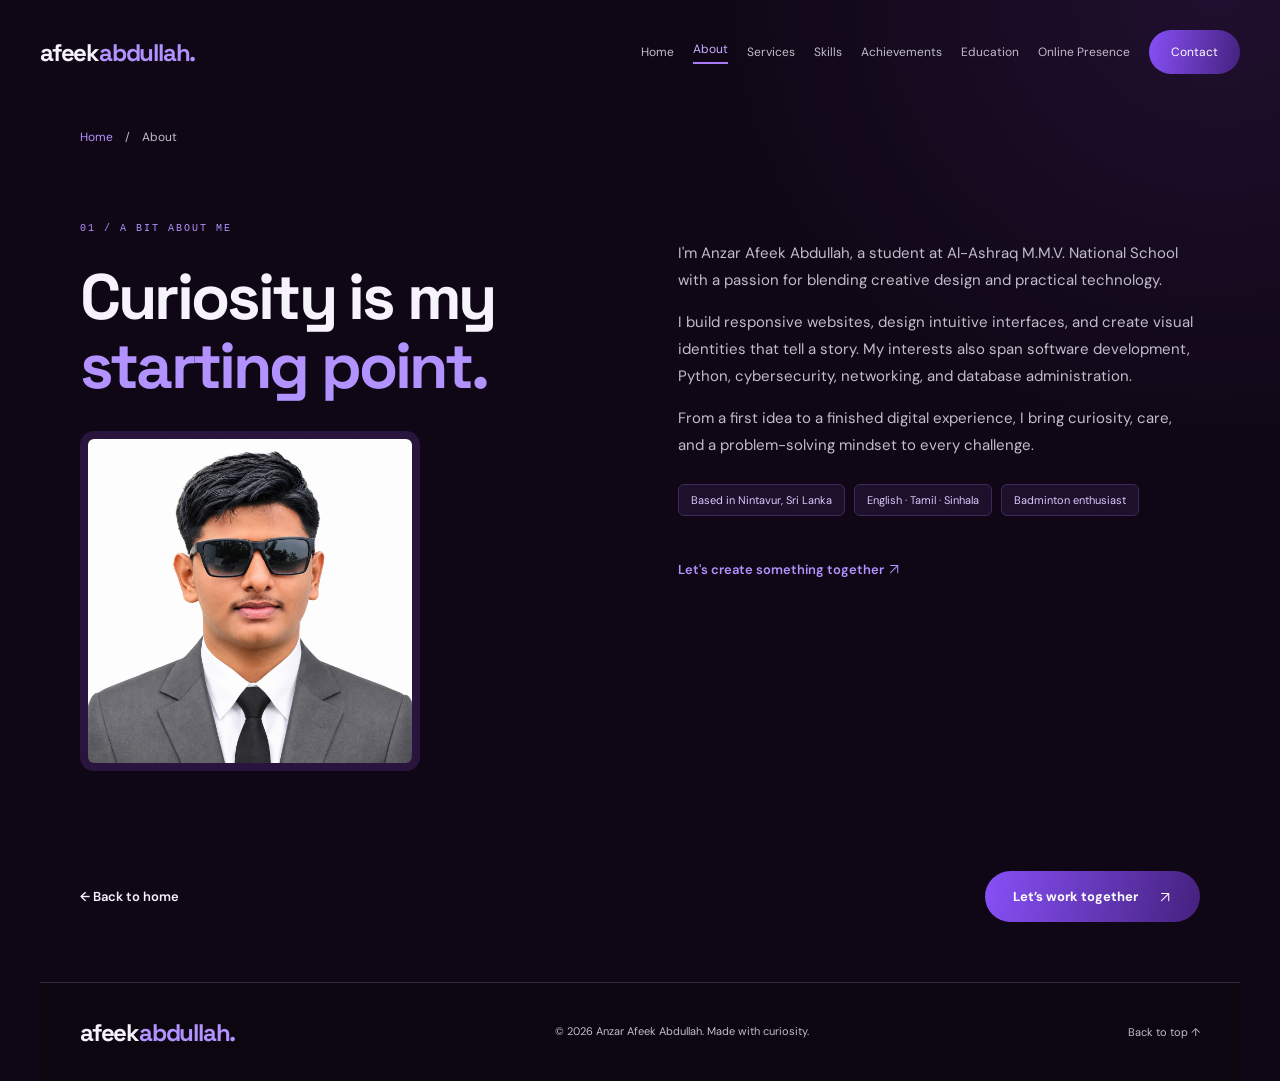
==== commit 8f6de410: "Build purple developer portfolio inspired by reference layout" ====
--- a/about.html
+++ b/about.html
@@ -1,4 +1,4 @@
 <!doctype html>
 <html lang="en"><head><meta charset="UTF-8"><meta name="viewport" content="width=device-width,initial-scale=1">
-<meta name="description" content="Get to know Anzar Afeek Abdullah."><title>About — Anzar Afeek Abdullah</title><meta name="theme-color" content="#080a0e"><link rel="icon" type="image/png" href="profile.png.png"><link rel="stylesheet" href="style.css"></head>
-<body id="top"><a class="skip-link" href="#main-content">Skip to content</a><header class="nav"><a class="logo" href="index.html">afeek<span>abdullah.</span></a><button class="menu-toggle" type="button" aria-expanded="false" aria-controls="main-nav">Menu <span aria-hidden="true">☰</span></button><nav id="main-nav" aria-label="Main navigation"><a href="index.html">Home</a><a href="about.html" aria-current="page">About</a><a href="services.html">Services</a><a href="skills.html">Skills</a><a href="achievements.html">Achievements</a><a href="education.html">Education</a><a href="projects.html">Online Presence</a><a href="contact.html" class="nav-contact">Contact</a></nav></header><main id="main-content"><div class="wrap breadcrumb"><a href="index.html">Home</a><span aria-hidden="true">/</span><span>About</span></div><section class="wrap about" id="about"><div><p class="eyebrow">01 / A BIT ABOUT ME</p><h1>Curiosity is my<br><span>starting point.</span></h1><img class="about-portrait" src="profile.png.png" alt="Portrait of Anzar Afeek Abdullah" width="1254" height="1254" loading="lazy"></div><div class="about-copy"><p>I'm Anzar Afeek Abdullah, a student at Al-Ashraq M.M.V. National School with a passion for blending creative design and practical technology.</p><p>I build responsive websites, design intuitive interfaces, and create visual identities that tell a story. My interests also span software development, Python, cybersecurity, networking, and database administration.</p><p>From a first idea to a finished digital experience, I bring curiosity, care, and a problem-solving mindset to every challenge.</p><div class="info-chips"><span>Based in Nintavur, Sri Lanka</span><span>English · Tamil · Sinhala</span><span>Badminton enthusiast</span></div><a class="text-link" href="contact.html">Let's create something together ↗</a></div></section><div class="wrap page-bottom"><a class="text-link" href="index.html">← Back to home</a><a class="button" href="contact.html">Let’s work together ↗</a></div></main><footer class="wrap"><a class="logo" href="index.html">afeek<span>abdullah.</span></a><p>© <span id="year">2026</span> Anzar Afeek Abdullah. Made with curiosity.</p><a href="#top">Back to top ↑</a></footer><script src="script.js"></script></body></html>+<meta name="description" content="Get to know Anzar Afeek Abdullah."><title>About — Anzar Afeek Abdullah</title><meta name="theme-color" content="#0f0715"><link rel="icon" type="image/png" href="profile.png.png"><link rel="stylesheet" href="style.css"></head>
+<body id="top"><a class="skip-link" href="#main-content">Skip to content</a><header class="nav"><a class="logo" href="index.html">afeek<span>abdullah.</span></a><button class="menu-toggle" type="button" aria-expanded="false" aria-controls="main-nav">Menu <span aria-hidden="true">☰</span></button><nav id="main-nav" aria-label="Main navigation"><a href="index.html">Home</a><a href="about.html" aria-current="page">About</a><a href="services.html">Services</a><a href="skills.html">Skills</a><a href="achievements.html">Achievements</a><a href="education.html">Education</a><a href="projects.html">Online Presence</a><a href="contact.html" class="nav-contact">Contact</a></nav></header><main id="main-content"><div class="wrap breadcrumb"><a href="index.html">Home</a><span aria-hidden="true">/</span><span>About</span></div><section class="wrap about" id="about"><div><p class="eyebrow">01 / A BIT ABOUT ME</p><h1>Curiosity is my<br><span>starting point.</span></h1><img class="about-portrait" src="profile.png.png" alt="Portrait of Anzar Afeek Abdullah" width="1254" height="1254" loading="lazy"></div><div class="about-copy"><p>I'm Anzar Afeek Abdullah, a student at Al-Ashraq M.M.V. National School with a passion for blending creative design and practical technology.</p><p>I build responsive websites, design intuitive interfaces, and create visual identities that tell a story. My interests also span software development, Python, cybersecurity, networking, and database administration.</p><p>From a first idea to a finished digital experience, I bring curiosity, care, and a problem-solving mindset to every challenge.</p><div class="info-chips"><span>Based in Nintavur, Sri Lanka</span><span>English · Tamil · Sinhala</span><span>Badminton enthusiast</span></div><a class="text-link" href="contact.html">Let's create something together <svg class="link-arrow" aria-hidden="true" viewBox="0 0 24 24" fill="none"><path d="M6 18 18 6M6 6h12v12" stroke="currentColor" stroke-width="1.7" stroke-linecap="round" stroke-linejoin="round"/></svg></a></div></section><div class="wrap page-bottom"><a class="text-link" href="index.html">← Back to home</a><a class="button" href="contact.html">Let’s work together <svg class="link-arrow" aria-hidden="true" viewBox="0 0 24 24" fill="none"><path d="M6 18 18 6M6 6h12v12" stroke="currentColor" stroke-width="1.7" stroke-linecap="round" stroke-linejoin="round"/></svg></a></div></main><footer class="wrap"><a class="logo" href="index.html">afeek<span>abdullah.</span></a><p>© <span id="year">2026</span> Anzar Afeek Abdullah. Made with curiosity.</p><a href="#top">Back to top ↑</a></footer><script src="script.js"></script></body></html>
--- a/style.css
+++ b/style.css
@@ -3,3 +3,8 @@
 @media(max-width:1100px){.nav{flex-wrap:wrap;padding:22px 24px}.menu-toggle{display:flex;gap:12px;align-items:center;color:var(--ink);background:#111822;border:1px solid #34465f;border-radius:6px;padding:10px 15px;cursor:pointer}.nav nav{display:none;width:100%;grid-template-columns:repeat(2,minmax(0,1fr));gap:8px;padding-top:10px}.nav nav.is-open{display:grid}.nav nav a{display:block;padding:12px 15px;border-radius:6px}.nav nav a[aria-current=page]{color:var(--accent);background:#16243a}.nav nav a[aria-current=page]:after{display:none}.hero{gap:35px}.developer-profile{gap:45px}}
 @media(max-width:800px){.wrap{padding-left:24px;padding-right:24px}.hero{grid-template-columns:1fr;padding-top:40px;padding-bottom:55px;gap:40px}.hero h1{font-size:clamp(38px,8vw,56px)}h1{font-size:42px}h2{font-size:33px}.portrait-frame{max-width:430px;width:calc(100% - 12px);margin:0 auto}.developer-profile{grid-template-columns:1fr;gap:35px;padding-top:55px;padding-bottom:55px}.profile-photo{max-width:380px}.ticker>div{padding:22px 24px;gap:16px;font-size:9px;justify-content:flex-start}.about{grid-template-columns:1fr;gap:20px;padding-top:35px;padding-bottom:50px}.about-portrait{max-width:300px}.section-heading{display:block}.skills,.expertise-grid,.contact-details{grid-template-columns:1fr}.skills-section,.expertise{padding-top:45px;padding-bottom:50px}.expertise-grid{gap:10px}.contact-box{padding:28px}.contact-box h1{font-size:38px}.contact-star{right:-25px;font-size:110px;opacity:.4}.contact-details{gap:10px}.page-bottom{align-items:flex-start;flex-direction:column;padding-bottom:40px}.timeline-item h3{font-size:19px}.timeline-item p{font-size:14px}.website-card{padding:22px}.website-card h3{font-size:21px}.website-card p{font-size:11px}.logo{font-size:22px}footer{flex-wrap:wrap}footer p{order:3;width:100%;margin:0}.home-contact{padding-top:35px;padding-bottom:50px}.code-signature{font-size:11px;padding:15px}.actions{gap:20px}}
 @media(prefers-reduced-motion:reduce){html{scroll-behavior:auto}*{transition:none!important}.portrait-frame{transform:none}}
+/* Portfolio direction: black and purple, spacious typography and service rows. */
+:root{--bg:#0f0715;--panel:#140c1c;--ink:#f6f3fc;--muted:#c3bccb;--line:#342343;--accent:#b292ff;--purple:#8750f7}body{background:radial-gradient(ellipse at 95% 0,#5a2b8738,transparent 30%),var(--bg)}.nav{border-bottom:0;padding-top:30px;padding-bottom:30px}.logo span{color:#b292ff}.nav-contact,.button{background:linear-gradient(100deg,#8750f7,#45217e);border:0;color:white;border-radius:30px}.nav-contact{padding:14px 22px}.button{padding:17px 28px}.button:hover{background:linear-gradient(100deg,#6738bd,#8750f7)}.hero{position:relative;grid-template-columns:1.25fr 1fr;padding-top:75px;padding-bottom:60px;gap:70px}.hero-copy,.portrait-frame{z-index:1}.hero-watermark{position:absolute;left:20%;top:-10px;font-family:'Space Grotesk',sans-serif;font-size:310px;font-weight:700;line-height:1;color:transparent;-webkit-text-stroke:1px #8750f72b;pointer-events:none;transform:rotate(-8deg)}.hero-greeting{font-family:'Space Grotesk',sans-serif;font-size:25px;font-weight:600;margin:0 0 15px}.hero h1{font-size:clamp(39px,4.5vw,60px);line-height:1.17;letter-spacing:-2.5px;background:linear-gradient(100deg,#9460fb,#f2eaff);background-clip:text;color:transparent;margin:15px 0 25px}.hero .intro{font-size:17px;line-height:1.8;max-width:490px}.hero .actions{gap:22px}.outline-button{background:transparent;color:#c1a6ff;border:1px solid #a47be8;font-weight:500}.outline-button:hover{color:white}.social-circles{display:flex;gap:10px}.social-circles a{display:grid;place-items:center;width:36px;height:36px;border:1px solid #8a60bd;border-radius:50%;font-family:Consolas,monospace;font-size:11px;color:#c9b0ff;transition:background .2s}.social-circles a:hover{background:#8750f7;color:white}.portrait-frame{padding:0;background:#140c1c;border:2px solid #422063;border-radius:35px;transform:rotate(4deg);box-shadow:none;overflow:hidden;max-width:390px;justify-self:center}.hero-portrait{border-radius:32px;filter:saturate(.8)}.focus-strip{display:grid;grid-template-columns:repeat(4,1fr);gap:30px;padding-top:25px;padding-bottom:80px}.focus-strip>div{display:flex;align-items:center;gap:15px}.focus-strip strong{font-family:'Space Grotesk',sans-serif;font-size:46px;letter-spacing:-2px}.focus-strip span{font-size:12px;line-height:1.6;color:var(--muted)}.home-services,.home-skills{background:#050709;padding:85px 0}.center-heading{text-align:center;max-width:720px;margin:0 auto 45px}.center-heading .eyebrow{justify-content:center}.center-heading h2,.home-resume h2,.home-about h2{background:linear-gradient(100deg,#9860ff,#eee4ff);background-clip:text;color:transparent;font-size:43px}.center-heading>p:not(.eyebrow){font-size:14px;color:var(--muted)}.service-row{display:grid;grid-template-columns:45px 1fr 1.3fr 30px;align-items:center;gap:25px;padding:28px 22px;border-bottom:1px solid #342343;transition:background .2s}.service-row:hover{background:linear-gradient(100deg,#8750f7,#2a1454)}.service-num{color:var(--accent);font-size:15px}.service-row:hover .service-num{color:white}.service-row h3{font-size:25px;margin:0;letter-spacing:-.8px}.service-row p{font-size:13px;color:#ddd4e7;margin:0}.row-arrow{font-size:28px}.section-link{text-align:center;margin-top:30px}.section-link a{color:var(--accent)}.home-resume{display:grid;grid-template-columns:1fr 1fr;gap:60px;padding-top:85px;padding-bottom:85px}.home-resume h2{font-size:32px;margin-bottom:35px}.home-resume .timeline-item{border:0;background:#180d25;border-radius:15px;margin-bottom:20px;padding:23px 27px}.home-resume .timeline-item:before{display:none}.home-resume .timeline-item h3{font-size:18px;line-height:1.5;margin:10px 0}.home-resume .timeline-item p{font-size:12px;line-height:1.8}.home-resume .timeline-date{font-size:14px;font-weight:700;color:#b292ff}.tech-grid{display:grid;grid-template-columns:repeat(6,1fr);gap:20px}.tech-tile{text-align:center;background:#140c1c;border:1px solid #291639;border-radius:20px;padding:30px 10px 20px;transition:background .2s,border-color .2s}.tech-tile:hover{background:#25103f;border-color:#8750f7}.tech-tile>span{font-family:Consolas,monospace;font-weight:700;font-size:35px;color:#b292ff;display:block;min-height:50px}.tech-tile h3{font-size:12px;font-weight:500;color:var(--muted);margin-bottom:0}.home-about{display:grid;grid-template-columns:.7fr 1fr;gap:70px;align-items:center;padding-top:85px;padding-bottom:85px}.home-about img{width:100%;max-width:350px;height:auto;border-radius:25px;border:1px solid #422063}.home-about p:not(.eyebrow){font-size:14px;color:var(--muted)}.home-about .text-link{display:inline-block;margin-top:20px;color:var(--accent)}.home-contact{border-top:1px solid var(--line);padding-top:60px;padding-bottom:80px}.home-contact p:not(.eyebrow){color:var(--muted);font-size:14px}.home-contact h2{font-size:48px}.code-signature,.skill-tags span,.info-chips span{background:#1d102b;border-color:#43265e;color:#ddc9ff}.skills-section{background:#08060d;border-color:#23132f}.skills{grid-template-columns:1fr;gap:0}.skills article{display:grid;grid-template-columns:45px .8fr 1.6fr;gap:25px;align-items:center;border:0;border-bottom:1px solid #342343;border-radius:0;background:transparent;padding:28px 20px}.skills h3,.skills p{margin:0}.skill-icon{background:#29143e;color:#b292ff}.expertise-grid article{background:#180d25;padding:22px;border:1px solid #2d1a3e;border-radius:12px}.website-card{background:linear-gradient(130deg,#241235,#120a1c);border-color:#43265e}.contact-box{background:radial-gradient(ellipse at right,#3c1b5c,#160c21 70%);border-color:#43265e}.contact-star{color:#9460fb55}.about-portrait{border-color:#29143e}.nav nav a[aria-current=page]{color:#cbb0ff}.breadcrumb a{color:#b292ff}footer{background:#0c0611}.menu-toggle{background:#1b0e29;border-color:#4a2a66}.nav nav a[aria-current=page]:after{background:#a77bf8}
+@media(max-width:1100px){.hero{gap:35px}.hero h1{font-size:43px}.hero-greeting{font-size:21px}.hero .actions{gap:18px}.nav nav a[aria-current=page]{background:#29143e}.home-resume{gap:30px}.tech-grid{grid-template-columns:repeat(3,1fr)}.focus-strip{gap:20px}.focus-strip strong{font-size:36px}}
+@media(max-width:800px){.hero{grid-template-columns:1fr;padding-top:40px;gap:35px}.hero h1{font-size:clamp(36px,8vw,54px)}.hero-greeting{font-size:20px}.hero .intro{font-size:15px}.hero-watermark{font-size:190px;left:10%;top:15px}.portrait-frame{max-width:340px;width:calc(100% - 20px)}.focus-strip{grid-template-columns:1fr 1fr;padding-top:15px;padding-bottom:50px;gap:25px}.focus-strip strong{font-size:35px}.focus-strip span{font-size:11px}.home-services,.home-skills{padding:55px 0}.center-heading{margin-bottom:25px}.center-heading h2,.home-about h2{font-size:33px}.center-heading>p br{display:none}.service-row{grid-template-columns:25px 1fr 25px;gap:12px;padding:22px 5px}.service-row h3{font-size:20px}.service-row p{grid-column:2;grid-row:2;font-size:12px}.service-row .row-arrow{grid-column:3;grid-row:1}.home-resume{grid-template-columns:1fr;padding-top:55px;padding-bottom:55px;gap:35px}.home-resume h2{font-size:28px}.tech-grid{grid-template-columns:repeat(3,1fr);gap:12px}.tech-tile{padding:22px 6px 16px;border-radius:14px}.tech-tile>span{font-size:29px}.tech-tile h3{font-size:10px}.home-about{grid-template-columns:1fr;gap:30px;padding-top:55px;padding-bottom:55px}.home-about img{max-width:300px}.home-contact h2{font-size:35px}.skills article{grid-template-columns:40px 1fr;gap:15px;padding:22px 0}.skills article p{grid-column:2}.skills article h3{font-size:19px}.expertise-grid article{padding:20px}.home-contact .contact-call{margin-top:25px}}
+.link-arrow{display:inline-block;width:1.1em;height:1.1em;vertical-align:-.15em;flex-shrink:0}.row-arrow .link-arrow{width:26px;height:26px}
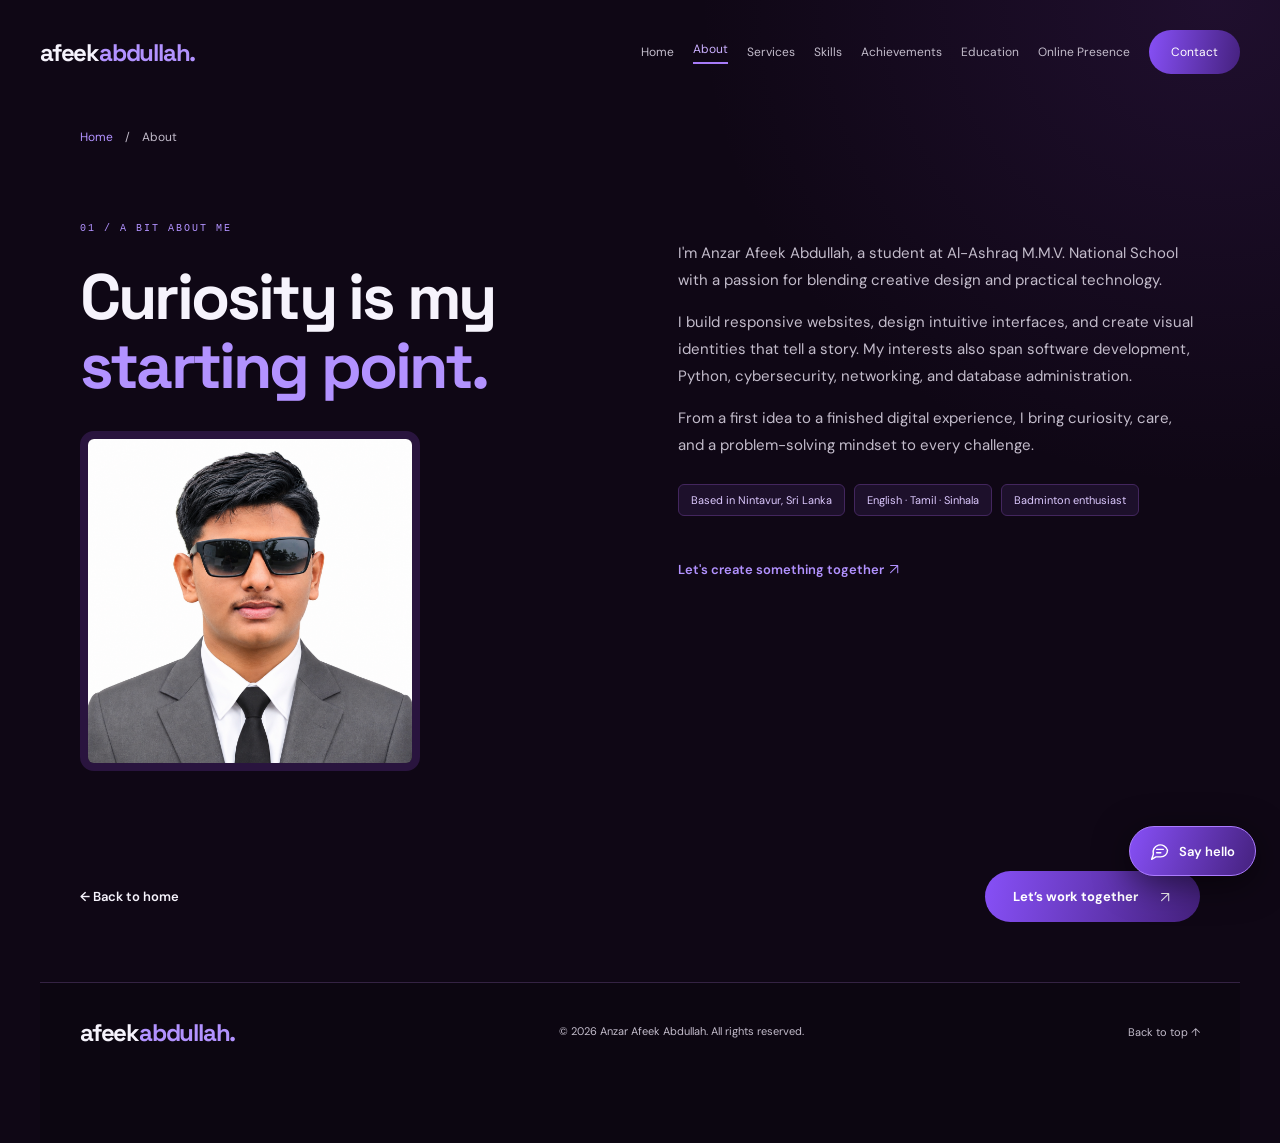
==== commit 73287d2e: "Add loading intro, social icons, scroll effects and portfolio chat" ====
--- a/about.html
+++ b/about.html
@@ -1,4 +1,4 @@
 <!doctype html>
 <html lang="en"><head><meta charset="UTF-8"><meta name="viewport" content="width=device-width,initial-scale=1">
 <meta name="description" content="Get to know Anzar Afeek Abdullah."><title>About — Anzar Afeek Abdullah</title><meta name="theme-color" content="#0f0715"><link rel="icon" type="image/png" href="profile.png.png"><link rel="stylesheet" href="style.css"></head>
-<body id="top"><a class="skip-link" href="#main-content">Skip to content</a><header class="nav"><a class="logo" href="index.html">afeek<span>abdullah.</span></a><button class="menu-toggle" type="button" aria-expanded="false" aria-controls="main-nav">Menu <span aria-hidden="true">☰</span></button><nav id="main-nav" aria-label="Main navigation"><a href="index.html">Home</a><a href="about.html" aria-current="page">About</a><a href="services.html">Services</a><a href="skills.html">Skills</a><a href="achievements.html">Achievements</a><a href="education.html">Education</a><a href="projects.html">Online Presence</a><a href="contact.html" class="nav-contact">Contact</a></nav></header><main id="main-content"><div class="wrap breadcrumb"><a href="index.html">Home</a><span aria-hidden="true">/</span><span>About</span></div><section class="wrap about" id="about"><div><p class="eyebrow">01 / A BIT ABOUT ME</p><h1>Curiosity is my<br><span>starting point.</span></h1><img class="about-portrait" src="profile.png.png" alt="Portrait of Anzar Afeek Abdullah" width="1254" height="1254" loading="lazy"></div><div class="about-copy"><p>I'm Anzar Afeek Abdullah, a student at Al-Ashraq M.M.V. National School with a passion for blending creative design and practical technology.</p><p>I build responsive websites, design intuitive interfaces, and create visual identities that tell a story. My interests also span software development, Python, cybersecurity, networking, and database administration.</p><p>From a first idea to a finished digital experience, I bring curiosity, care, and a problem-solving mindset to every challenge.</p><div class="info-chips"><span>Based in Nintavur, Sri Lanka</span><span>English · Tamil · Sinhala</span><span>Badminton enthusiast</span></div><a class="text-link" href="contact.html">Let's create something together <svg class="link-arrow" aria-hidden="true" viewBox="0 0 24 24" fill="none"><path d="M6 18 18 6M6 6h12v12" stroke="currentColor" stroke-width="1.7" stroke-linecap="round" stroke-linejoin="round"/></svg></a></div></section><div class="wrap page-bottom"><a class="text-link" href="index.html">← Back to home</a><a class="button" href="contact.html">Let’s work together <svg class="link-arrow" aria-hidden="true" viewBox="0 0 24 24" fill="none"><path d="M6 18 18 6M6 6h12v12" stroke="currentColor" stroke-width="1.7" stroke-linecap="round" stroke-linejoin="round"/></svg></a></div></main><footer class="wrap"><a class="logo" href="index.html">afeek<span>abdullah.</span></a><p>© <span id="year">2026</span> Anzar Afeek Abdullah. Made with curiosity.</p><a href="#top">Back to top ↑</a></footer><script src="script.js"></script></body></html>+<body id="top"><div class="site-loader" role="status" aria-label="Loading website"><span>Loading<span class="loading-dots">...</span></span></div><a class="skip-link" href="#main-content">Skip to content</a><header class="nav"><a class="logo" href="index.html">afeek<span>abdullah.</span></a><button class="menu-toggle" type="button" aria-expanded="false" aria-controls="main-nav">Menu <span aria-hidden="true">☰</span></button><nav id="main-nav" aria-label="Main navigation"><a href="index.html">Home</a><a href="about.html" aria-current="page">About</a><a href="services.html">Services</a><a href="skills.html">Skills</a><a href="achievements.html">Achievements</a><a href="education.html">Education</a><a href="projects.html">Online Presence</a><a href="contact.html" class="nav-contact">Contact</a></nav></header><main id="main-content"><div class="wrap breadcrumb"><a href="index.html">Home</a><span aria-hidden="true">/</span><span>About</span></div><section class="wrap about" id="about"><div><p class="eyebrow">01 / A BIT ABOUT ME</p><h1>Curiosity is my<br><span>starting point.</span></h1><img class="about-portrait" src="profile.png.png" alt="Portrait of Anzar Afeek Abdullah" width="1254" height="1254" loading="lazy"></div><div class="about-copy"><p>I'm Anzar Afeek Abdullah, a student at Al-Ashraq M.M.V. National School with a passion for blending creative design and practical technology.</p><p>I build responsive websites, design intuitive interfaces, and create visual identities that tell a story. My interests also span software development, Python, cybersecurity, networking, and database administration.</p><p>From a first idea to a finished digital experience, I bring curiosity, care, and a problem-solving mindset to every challenge.</p><div class="info-chips"><span>Based in Nintavur, Sri Lanka</span><span>English · Tamil · Sinhala</span><span>Badminton enthusiast</span></div><a class="text-link" href="contact.html">Let's create something together <svg class="link-arrow" aria-hidden="true" viewBox="0 0 24 24" fill="none"><path d="M6 18 18 6M6 6h12v12" stroke="currentColor" stroke-width="1.7" stroke-linecap="round" stroke-linejoin="round"/></svg></a></div></section><div class="wrap page-bottom"><a class="text-link" href="index.html">← Back to home</a><a class="button" href="contact.html">Let’s work together <svg class="link-arrow" aria-hidden="true" viewBox="0 0 24 24" fill="none"><path d="M6 18 18 6M6 6h12v12" stroke="currentColor" stroke-width="1.7" stroke-linecap="round" stroke-linejoin="round"/></svg></a></div></main><footer class="wrap"><a class="logo" href="index.html">afeek<span>abdullah.</span></a><p>© <span id="year">2026</span> Anzar Afeek Abdullah. All rights reserved.</p><a href="#top">Back to top ↑</a></footer><button class="chat-launcher" type="button" aria-haspopup="dialog" aria-controls="portfolio-chat" aria-expanded="false"><svg class="social-icon" aria-hidden="true" viewBox="0 0 24 24" fill="none" stroke="currentColor" stroke-width="1.7" stroke-linecap="round" stroke-linejoin="round"><path d="M21 11a8 8 0 0 1-8 8H7l-5 3 2-6a8 8 0 1 1 17-5ZM8 10h8M8 14h5"/></svg><span>Say hello</span></button><dialog id="portfolio-chat" class="chat-panel" aria-labelledby="chat-title"><header class="chat-header"><div><h2 id="chat-title">Afeek's portfolio assistant</h2><p>Quick answers about my work</p></div><button type="button" class="chat-close" aria-label="Close chat">×</button></header><p class="chat-disclosure">Automated portfolio guide — not live AI or a conversation with Afeek. Messages stay in this page.</p><div class="chat-messages" role="log" aria-live="polite" aria-relevant="additions"><p class="chat-bubble assistant">Hi! Ask about my services, skills, or how to hire me.</p></div><div class="chat-suggestions"><button type="button">Services</button><button type="button">Skills</button><button type="button">Hire me</button><button type="button">Contact</button></div><form class="chat-form"><label class="visually-hidden" for="chat-input">Your message</label><input id="chat-input" name="message" placeholder="Ask about my work…" maxlength="500" autocomplete="off" required><button type="submit" aria-label="Send message">Send</button></form><a class="chat-human" href="mailto:afeekabdullah2010@gmail.com">Email Afeek directly →</a></dialog><script src="script.js"></script></body></html>
--- a/style.css
+++ b/style.css
@@ -8,3 +8,4 @@
 @media(max-width:1100px){.hero{gap:35px}.hero h1{font-size:43px}.hero-greeting{font-size:21px}.hero .actions{gap:18px}.nav nav a[aria-current=page]{background:#29143e}.home-resume{gap:30px}.tech-grid{grid-template-columns:repeat(3,1fr)}.focus-strip{gap:20px}.focus-strip strong{font-size:36px}}
 @media(max-width:800px){.hero{grid-template-columns:1fr;padding-top:40px;gap:35px}.hero h1{font-size:clamp(36px,8vw,54px)}.hero-greeting{font-size:20px}.hero .intro{font-size:15px}.hero-watermark{font-size:190px;left:10%;top:15px}.portrait-frame{max-width:340px;width:calc(100% - 20px)}.focus-strip{grid-template-columns:1fr 1fr;padding-top:15px;padding-bottom:50px;gap:25px}.focus-strip strong{font-size:35px}.focus-strip span{font-size:11px}.home-services,.home-skills{padding:55px 0}.center-heading{margin-bottom:25px}.center-heading h2,.home-about h2{font-size:33px}.center-heading>p br{display:none}.service-row{grid-template-columns:25px 1fr 25px;gap:12px;padding:22px 5px}.service-row h3{font-size:20px}.service-row p{grid-column:2;grid-row:2;font-size:12px}.service-row .row-arrow{grid-column:3;grid-row:1}.home-resume{grid-template-columns:1fr;padding-top:55px;padding-bottom:55px;gap:35px}.home-resume h2{font-size:28px}.tech-grid{grid-template-columns:repeat(3,1fr);gap:12px}.tech-tile{padding:22px 6px 16px;border-radius:14px}.tech-tile>span{font-size:29px}.tech-tile h3{font-size:10px}.home-about{grid-template-columns:1fr;gap:30px;padding-top:55px;padding-bottom:55px}.home-about img{max-width:300px}.home-contact h2{font-size:35px}.skills article{grid-template-columns:40px 1fr;gap:15px;padding:22px 0}.skills article p{grid-column:2}.skills article h3{font-size:19px}.expertise-grid article{padding:20px}.home-contact .contact-call{margin-top:25px}}
 .link-arrow{display:inline-block;width:1.1em;height:1.1em;vertical-align:-.15em;flex-shrink:0}.row-arrow .link-arrow{width:26px;height:26px}
+.social-icon{width:20px;height:20px;display:inline-block;vertical-align:middle;flex-shrink:0}.contact-details .social-icon{width:17px;height:17px;margin-right:6px}.social-circles a{width:40px;height:40px}.hire-card{margin-top:45px;padding:35px;border:1px solid #43265e;border-radius:18px;background:linear-gradient(120deg,#241235,#100819)}.hire-card p:not(.eyebrow){max-width:650px;color:var(--muted);font-size:14px}.site-loader{display:none;position:fixed;inset:0;background:#000;color:#fff;z-index:9999;place-items:center;font-family:'Space Grotesk',sans-serif;font-size:24px;letter-spacing:4px;pointer-events:none}.site-loader.is-loading{display:grid;animation:loader-exit .4s 4.6s forwards}.site-loader>span{animation:loading-pulse 1.1s ease-in-out infinite}.intro-loading{overflow:hidden;animation:unlock-scroll 0s 5.2s forwards}@keyframes loading-pulse{0%,100%{opacity:.2}50%{opacity:1}}@keyframes loader-exit{to{opacity:0;visibility:hidden}}@keyframes unlock-scroll{to{overflow:visible}}.scroll-reveal{opacity:0;transform:translateY(25px);transition:opacity .6s ease,transform .6s ease}.scroll-reveal.in-view,.scroll-reveal:focus-within{opacity:1;transform:translateY(0)}.visually-hidden{position:absolute;width:1px;height:1px;padding:0;margin:-1px;overflow:hidden;clip:rect(0,0,0,0);white-space:nowrap;border:0}.chat-launcher{position:fixed;right:24px;bottom:24px;z-index:50;display:flex;align-items:center;gap:9px;border:1px solid #ab7bff;background:linear-gradient(110deg,#8750f7,#45217e);color:#fff;border-radius:30px;box-shadow:0 8px 35px #0008;padding:14px 20px;font:600 13px 'DM Sans',sans-serif;cursor:pointer}.chat-panel{position:fixed;inset:auto 20px 20px auto;width:390px;max-width:calc(100vw - 24px);max-height:calc(100dvh - 40px);margin:0;padding:0;color:var(--ink);background:#150d20;border:1px solid #65428c;border-radius:18px;box-shadow:0 20px 80px #0009;overflow:auto}.chat-panel::backdrop{background:#0006;backdrop-filter:blur(3px)}.chat-header{display:flex;align-items:center;justify-content:space-between;padding:20px;border-bottom:1px solid #342343;background:#211030}.chat-header h2{font-size:16px;margin:0;letter-spacing:0}.chat-header p{font-size:11px;color:#c6b4da;margin:5px 0 0}.chat-close{background:none;border:0;color:white;font-size:28px;cursor:pointer;padding:4px 8px}.chat-disclosure{font-size:10px;color:#c7b7d9;padding:12px 20px;margin:0;border-bottom:1px solid #342343}.chat-messages{height:260px;overflow:auto;padding:15px;display:flex;flex-direction:column;gap:12px}.chat-bubble{font-size:12px;line-height:1.8;padding:11px 14px;max-width:90%;margin:0;border-radius:12px;overflow-wrap:anywhere;flex-shrink:0}.chat-bubble.assistant{background:#29183c;align-self:flex-start}.chat-bubble.visitor{background:#6b3db1;align-self:flex-end;color:#fff}.chat-suggestions{display:flex;flex-wrap:wrap;gap:6px;padding:8px 15px}.chat-suggestions button{background:#241136;color:#d6baff;border:1px solid #65428c;border-radius:20px;font-size:10px;padding:7px 10px;cursor:pointer}.chat-form{display:flex;gap:8px;padding:12px 15px}.chat-form input{width:100%;min-width:0;background:#0b0611;border:1px solid #65428c;border-radius:8px;padding:12px;color:white;font:inherit;font-size:12px}.chat-form button{background:#8750f7;border:0;border-radius:8px;color:#fff;font-size:12px;padding:0 14px;cursor:pointer}.chat-human{display:block;text-align:center;padding:5px 15px 16px;font-size:11px;color:#c8a9ff}footer{padding-bottom:90px}@media(max-width:600px){.chat-launcher{right:15px;bottom:15px}.chat-panel{right:12px;bottom:12px}.chat-messages{height:min(260px,35dvh)}.hire-card{padding:24px}.hire-card h2{font-size:29px}}@media(prefers-reduced-motion:reduce){.scroll-reveal{opacity:1;transform:none;transition:none}.site-loader>span{animation:none}}
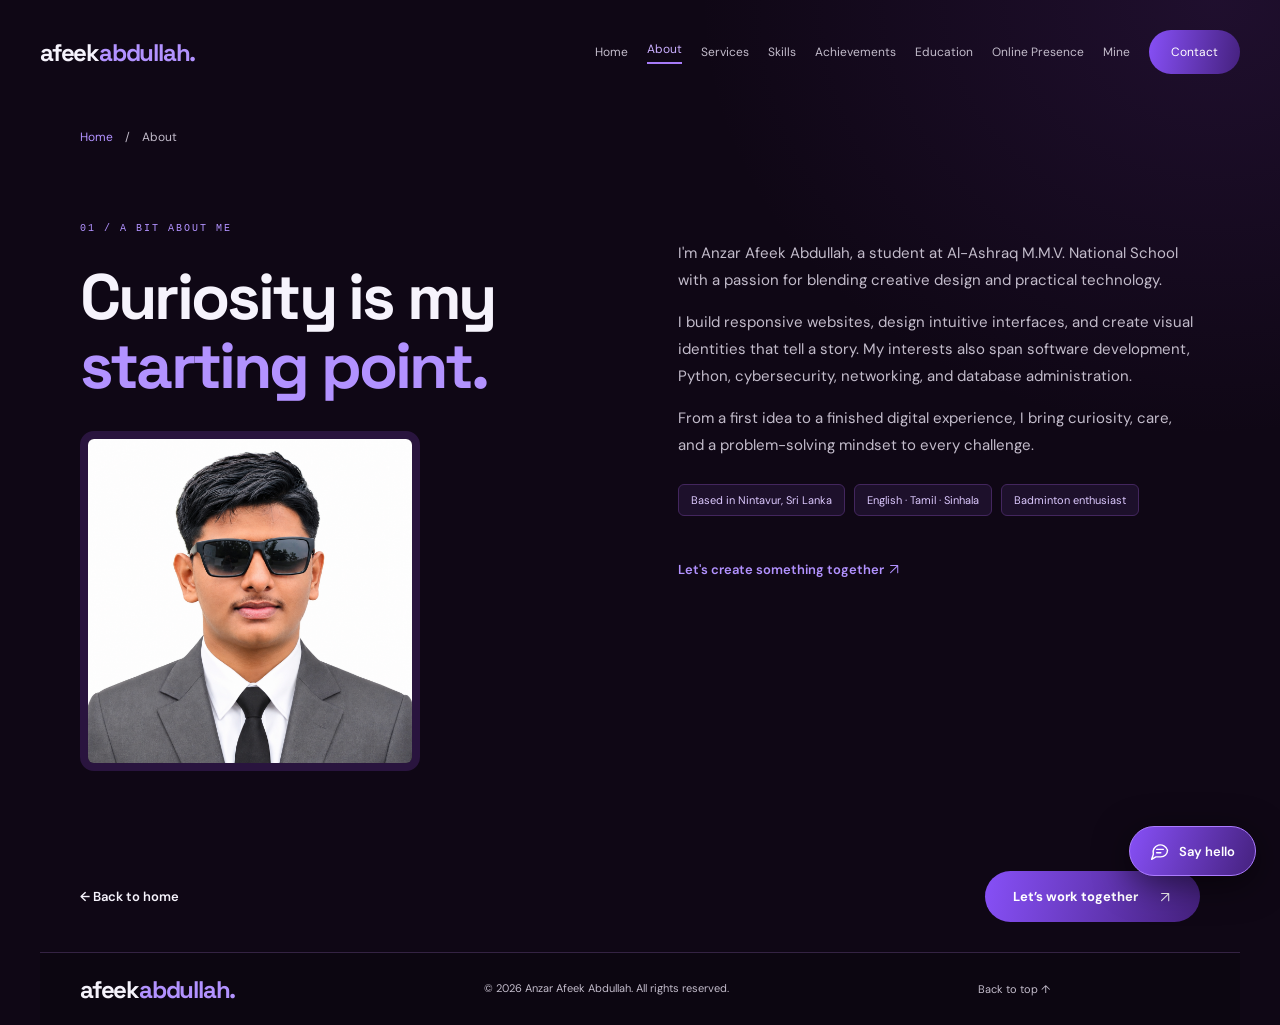
==== commit e271d5b7: "Add public Mine gallery and compact portfolio footer" ====
--- a/about.html
+++ b/about.html
@@ -1,4 +1,4 @@
 <!doctype html>
 <html lang="en"><head><meta charset="UTF-8"><meta name="viewport" content="width=device-width,initial-scale=1">
 <meta name="description" content="Get to know Anzar Afeek Abdullah."><title>About — Anzar Afeek Abdullah</title><meta name="theme-color" content="#0f0715"><link rel="icon" type="image/png" href="profile.png.png"><link rel="stylesheet" href="style.css"></head>
-<body id="top"><div class="site-loader" role="status" aria-label="Loading website"><span>Loading<span class="loading-dots">...</span></span></div><a class="skip-link" href="#main-content">Skip to content</a><header class="nav"><a class="logo" href="index.html">afeek<span>abdullah.</span></a><button class="menu-toggle" type="button" aria-expanded="false" aria-controls="main-nav">Menu <span aria-hidden="true">☰</span></button><nav id="main-nav" aria-label="Main navigation"><a href="index.html">Home</a><a href="about.html" aria-current="page">About</a><a href="services.html">Services</a><a href="skills.html">Skills</a><a href="achievements.html">Achievements</a><a href="education.html">Education</a><a href="projects.html">Online Presence</a><a href="contact.html" class="nav-contact">Contact</a></nav></header><main id="main-content"><div class="wrap breadcrumb"><a href="index.html">Home</a><span aria-hidden="true">/</span><span>About</span></div><section class="wrap about" id="about"><div><p class="eyebrow">01 / A BIT ABOUT ME</p><h1>Curiosity is my<br><span>starting point.</span></h1><img class="about-portrait" src="profile.png.png" alt="Portrait of Anzar Afeek Abdullah" width="1254" height="1254" loading="lazy"></div><div class="about-copy"><p>I'm Anzar Afeek Abdullah, a student at Al-Ashraq M.M.V. National School with a passion for blending creative design and practical technology.</p><p>I build responsive websites, design intuitive interfaces, and create visual identities that tell a story. My interests also span software development, Python, cybersecurity, networking, and database administration.</p><p>From a first idea to a finished digital experience, I bring curiosity, care, and a problem-solving mindset to every challenge.</p><div class="info-chips"><span>Based in Nintavur, Sri Lanka</span><span>English · Tamil · Sinhala</span><span>Badminton enthusiast</span></div><a class="text-link" href="contact.html">Let's create something together <svg class="link-arrow" aria-hidden="true" viewBox="0 0 24 24" fill="none"><path d="M6 18 18 6M6 6h12v12" stroke="currentColor" stroke-width="1.7" stroke-linecap="round" stroke-linejoin="round"/></svg></a></div></section><div class="wrap page-bottom"><a class="text-link" href="index.html">← Back to home</a><a class="button" href="contact.html">Let’s work together <svg class="link-arrow" aria-hidden="true" viewBox="0 0 24 24" fill="none"><path d="M6 18 18 6M6 6h12v12" stroke="currentColor" stroke-width="1.7" stroke-linecap="round" stroke-linejoin="round"/></svg></a></div></main><footer class="wrap"><a class="logo" href="index.html">afeek<span>abdullah.</span></a><p>© <span id="year">2026</span> Anzar Afeek Abdullah. All rights reserved.</p><a href="#top">Back to top ↑</a></footer><button class="chat-launcher" type="button" aria-haspopup="dialog" aria-controls="portfolio-chat" aria-expanded="false"><svg class="social-icon" aria-hidden="true" viewBox="0 0 24 24" fill="none" stroke="currentColor" stroke-width="1.7" stroke-linecap="round" stroke-linejoin="round"><path d="M21 11a8 8 0 0 1-8 8H7l-5 3 2-6a8 8 0 1 1 17-5ZM8 10h8M8 14h5"/></svg><span>Say hello</span></button><dialog id="portfolio-chat" class="chat-panel" aria-labelledby="chat-title"><header class="chat-header"><div><h2 id="chat-title">Afeek's portfolio assistant</h2><p>Quick answers about my work</p></div><button type="button" class="chat-close" aria-label="Close chat">×</button></header><p class="chat-disclosure">Automated portfolio guide — not live AI or a conversation with Afeek. Messages stay in this page.</p><div class="chat-messages" role="log" aria-live="polite" aria-relevant="additions"><p class="chat-bubble assistant">Hi! Ask about my services, skills, or how to hire me.</p></div><div class="chat-suggestions"><button type="button">Services</button><button type="button">Skills</button><button type="button">Hire me</button><button type="button">Contact</button></div><form class="chat-form"><label class="visually-hidden" for="chat-input">Your message</label><input id="chat-input" name="message" placeholder="Ask about my work…" maxlength="500" autocomplete="off" required><button type="submit" aria-label="Send message">Send</button></form><a class="chat-human" href="mailto:afeekabdullah2010@gmail.com">Email Afeek directly →</a></dialog><script src="script.js"></script></body></html>+<body id="top"><div class="site-loader" role="status" aria-label="Loading website"><span>Loading<span class="loading-dots">...</span></span></div><a class="skip-link" href="#main-content">Skip to content</a><header class="nav"><a class="logo" href="index.html">afeek<span>abdullah.</span></a><button class="menu-toggle" type="button" aria-expanded="false" aria-controls="main-nav">Menu <span aria-hidden="true">☰</span></button><nav id="main-nav" aria-label="Main navigation"><a href="index.html">Home</a><a href="about.html" aria-current="page">About</a><a href="services.html">Services</a><a href="skills.html">Skills</a><a href="achievements.html">Achievements</a><a href="education.html">Education</a><a href="projects.html">Online Presence</a><a href="mine.html">Mine</a><a href="contact.html" class="nav-contact">Contact</a></nav></header><main id="main-content"><div class="wrap breadcrumb"><a href="index.html">Home</a><span aria-hidden="true">/</span><span>About</span></div><section class="wrap about" id="about"><div><p class="eyebrow">01 / A BIT ABOUT ME</p><h1>Curiosity is my<br><span>starting point.</span></h1><img class="about-portrait" src="profile.png.png" alt="Portrait of Anzar Afeek Abdullah" width="1254" height="1254" loading="lazy"></div><div class="about-copy"><p>I'm Anzar Afeek Abdullah, a student at Al-Ashraq M.M.V. National School with a passion for blending creative design and practical technology.</p><p>I build responsive websites, design intuitive interfaces, and create visual identities that tell a story. My interests also span software development, Python, cybersecurity, networking, and database administration.</p><p>From a first idea to a finished digital experience, I bring curiosity, care, and a problem-solving mindset to every challenge.</p><div class="info-chips"><span>Based in Nintavur, Sri Lanka</span><span>English · Tamil · Sinhala</span><span>Badminton enthusiast</span></div><a class="text-link" href="contact.html">Let's create something together <svg class="link-arrow" aria-hidden="true" viewBox="0 0 24 24" fill="none"><path d="M6 18 18 6M6 6h12v12" stroke="currentColor" stroke-width="1.7" stroke-linecap="round" stroke-linejoin="round"/></svg></a></div></section><div class="wrap page-bottom"><a class="text-link" href="index.html">← Back to home</a><a class="button" href="contact.html">Let’s work together <svg class="link-arrow" aria-hidden="true" viewBox="0 0 24 24" fill="none"><path d="M6 18 18 6M6 6h12v12" stroke="currentColor" stroke-width="1.7" stroke-linecap="round" stroke-linejoin="round"/></svg></a></div></main><footer class="wrap"><a class="logo" href="index.html">afeek<span>abdullah.</span></a><p>© <span id="year">2026</span> Anzar Afeek Abdullah. All rights reserved.</p><a href="#top">Back to top ↑</a></footer><button class="chat-launcher" type="button" aria-haspopup="dialog" aria-controls="portfolio-chat" aria-expanded="false"><svg class="social-icon" aria-hidden="true" viewBox="0 0 24 24" fill="none" stroke="currentColor" stroke-width="1.7" stroke-linecap="round" stroke-linejoin="round"><path d="M21 11a8 8 0 0 1-8 8H7l-5 3 2-6a8 8 0 1 1 17-5ZM8 10h8M8 14h5"/></svg><span>Say hello</span></button><dialog id="portfolio-chat" class="chat-panel" aria-labelledby="chat-title"><header class="chat-header"><div><h2 id="chat-title">Afeek's portfolio assistant</h2><p>Quick answers about my work</p></div><button type="button" class="chat-close" aria-label="Close chat">×</button></header><p class="chat-disclosure">Automated portfolio guide — not live AI or a conversation with Afeek. Messages stay in this page.</p><div class="chat-messages" role="log" aria-live="polite" aria-relevant="additions"><p class="chat-bubble assistant">Hi! Ask about my services, skills, or how to hire me.</p></div><div class="chat-suggestions"><button type="button">Services</button><button type="button">Skills</button><button type="button">Hire me</button><button type="button">Contact</button></div><form class="chat-form"><label class="visually-hidden" for="chat-input">Your message</label><input id="chat-input" name="message" placeholder="Ask about my work…" maxlength="500" autocomplete="off" required><button type="submit" aria-label="Send message">Send</button></form><a class="chat-human" href="mailto:afeekabdullah2010@gmail.com">Email Afeek directly →</a></dialog><script src="script.js"></script></body></html>
--- a/style.css
+++ b/style.css
@@ -8,4 +8,8 @@
 @media(max-width:1100px){.hero{gap:35px}.hero h1{font-size:43px}.hero-greeting{font-size:21px}.hero .actions{gap:18px}.nav nav a[aria-current=page]{background:#29143e}.home-resume{gap:30px}.tech-grid{grid-template-columns:repeat(3,1fr)}.focus-strip{gap:20px}.focus-strip strong{font-size:36px}}
 @media(max-width:800px){.hero{grid-template-columns:1fr;padding-top:40px;gap:35px}.hero h1{font-size:clamp(36px,8vw,54px)}.hero-greeting{font-size:20px}.hero .intro{font-size:15px}.hero-watermark{font-size:190px;left:10%;top:15px}.portrait-frame{max-width:340px;width:calc(100% - 20px)}.focus-strip{grid-template-columns:1fr 1fr;padding-top:15px;padding-bottom:50px;gap:25px}.focus-strip strong{font-size:35px}.focus-strip span{font-size:11px}.home-services,.home-skills{padding:55px 0}.center-heading{margin-bottom:25px}.center-heading h2,.home-about h2{font-size:33px}.center-heading>p br{display:none}.service-row{grid-template-columns:25px 1fr 25px;gap:12px;padding:22px 5px}.service-row h3{font-size:20px}.service-row p{grid-column:2;grid-row:2;font-size:12px}.service-row .row-arrow{grid-column:3;grid-row:1}.home-resume{grid-template-columns:1fr;padding-top:55px;padding-bottom:55px;gap:35px}.home-resume h2{font-size:28px}.tech-grid{grid-template-columns:repeat(3,1fr);gap:12px}.tech-tile{padding:22px 6px 16px;border-radius:14px}.tech-tile>span{font-size:29px}.tech-tile h3{font-size:10px}.home-about{grid-template-columns:1fr;gap:30px;padding-top:55px;padding-bottom:55px}.home-about img{max-width:300px}.home-contact h2{font-size:35px}.skills article{grid-template-columns:40px 1fr;gap:15px;padding:22px 0}.skills article p{grid-column:2}.skills article h3{font-size:19px}.expertise-grid article{padding:20px}.home-contact .contact-call{margin-top:25px}}
 .link-arrow{display:inline-block;width:1.1em;height:1.1em;vertical-align:-.15em;flex-shrink:0}.row-arrow .link-arrow{width:26px;height:26px}
-.social-icon{width:20px;height:20px;display:inline-block;vertical-align:middle;flex-shrink:0}.contact-details .social-icon{width:17px;height:17px;margin-right:6px}.social-circles a{width:40px;height:40px}.hire-card{margin-top:45px;padding:35px;border:1px solid #43265e;border-radius:18px;background:linear-gradient(120deg,#241235,#100819)}.hire-card p:not(.eyebrow){max-width:650px;color:var(--muted);font-size:14px}.site-loader{display:none;position:fixed;inset:0;background:#000;color:#fff;z-index:9999;place-items:center;font-family:'Space Grotesk',sans-serif;font-size:24px;letter-spacing:4px;pointer-events:none}.site-loader.is-loading{display:grid;animation:loader-exit .4s 4.6s forwards}.site-loader>span{animation:loading-pulse 1.1s ease-in-out infinite}.intro-loading{overflow:hidden;animation:unlock-scroll 0s 5.2s forwards}@keyframes loading-pulse{0%,100%{opacity:.2}50%{opacity:1}}@keyframes loader-exit{to{opacity:0;visibility:hidden}}@keyframes unlock-scroll{to{overflow:visible}}.scroll-reveal{opacity:0;transform:translateY(25px);transition:opacity .6s ease,transform .6s ease}.scroll-reveal.in-view,.scroll-reveal:focus-within{opacity:1;transform:translateY(0)}.visually-hidden{position:absolute;width:1px;height:1px;padding:0;margin:-1px;overflow:hidden;clip:rect(0,0,0,0);white-space:nowrap;border:0}.chat-launcher{position:fixed;right:24px;bottom:24px;z-index:50;display:flex;align-items:center;gap:9px;border:1px solid #ab7bff;background:linear-gradient(110deg,#8750f7,#45217e);color:#fff;border-radius:30px;box-shadow:0 8px 35px #0008;padding:14px 20px;font:600 13px 'DM Sans',sans-serif;cursor:pointer}.chat-panel{position:fixed;inset:auto 20px 20px auto;width:390px;max-width:calc(100vw - 24px);max-height:calc(100dvh - 40px);margin:0;padding:0;color:var(--ink);background:#150d20;border:1px solid #65428c;border-radius:18px;box-shadow:0 20px 80px #0009;overflow:auto}.chat-panel::backdrop{background:#0006;backdrop-filter:blur(3px)}.chat-header{display:flex;align-items:center;justify-content:space-between;padding:20px;border-bottom:1px solid #342343;background:#211030}.chat-header h2{font-size:16px;margin:0;letter-spacing:0}.chat-header p{font-size:11px;color:#c6b4da;margin:5px 0 0}.chat-close{background:none;border:0;color:white;font-size:28px;cursor:pointer;padding:4px 8px}.chat-disclosure{font-size:10px;color:#c7b7d9;padding:12px 20px;margin:0;border-bottom:1px solid #342343}.chat-messages{height:260px;overflow:auto;padding:15px;display:flex;flex-direction:column;gap:12px}.chat-bubble{font-size:12px;line-height:1.8;padding:11px 14px;max-width:90%;margin:0;border-radius:12px;overflow-wrap:anywhere;flex-shrink:0}.chat-bubble.assistant{background:#29183c;align-self:flex-start}.chat-bubble.visitor{background:#6b3db1;align-self:flex-end;color:#fff}.chat-suggestions{display:flex;flex-wrap:wrap;gap:6px;padding:8px 15px}.chat-suggestions button{background:#241136;color:#d6baff;border:1px solid #65428c;border-radius:20px;font-size:10px;padding:7px 10px;cursor:pointer}.chat-form{display:flex;gap:8px;padding:12px 15px}.chat-form input{width:100%;min-width:0;background:#0b0611;border:1px solid #65428c;border-radius:8px;padding:12px;color:white;font:inherit;font-size:12px}.chat-form button{background:#8750f7;border:0;border-radius:8px;color:#fff;font-size:12px;padding:0 14px;cursor:pointer}.chat-human{display:block;text-align:center;padding:5px 15px 16px;font-size:11px;color:#c8a9ff}footer{padding-bottom:90px}@media(max-width:600px){.chat-launcher{right:15px;bottom:15px}.chat-panel{right:12px;bottom:12px}.chat-messages{height:min(260px,35dvh)}.hire-card{padding:24px}.hire-card h2{font-size:29px}}@media(prefers-reduced-motion:reduce){.scroll-reveal{opacity:1;transform:none;transition:none}.site-loader>span{animation:none}}
+.social-icon{width:20px;height:20px;display:inline-block;vertical-align:middle;flex-shrink:0}.contact-details .social-icon{width:17px;height:17px;margin-right:6px}.social-circles a{width:40px;height:40px}.hire-card{margin-top:45px;padding:35px;border:1px solid #43265e;border-radius:18px;background:linear-gradient(120deg,#241235,#100819)}.hire-card p:not(.eyebrow){max-width:650px;color:var(--muted);font-size:14px}.site-loader{display:none;position:fixed;inset:0;background:#000;color:#fff;z-index:9999;place-items:center;font-family:'Space Grotesk',sans-serif;font-size:24px;letter-spacing:4px;pointer-events:none}.site-loader.is-loading{display:grid;animation:loader-exit .4s 4.6s forwards}.site-loader>span{animation:loading-pulse 1.1s ease-in-out infinite}.intro-loading{overflow:hidden;animation:unlock-scroll 0s 5.2s forwards}@keyframes loading-pulse{0%,100%{opacity:.2}50%{opacity:1}}@keyframes loader-exit{to{opacity:0;visibility:hidden}}@keyframes unlock-scroll{to{overflow:visible}}.scroll-reveal{opacity:0;transform:translateY(25px);transition:opacity .6s ease,transform .6s ease}.scroll-reveal.in-view,.scroll-reveal:focus-within{opacity:1;transform:translateY(0)}.visually-hidden{position:absolute;width:1px;height:1px;padding:0;margin:-1px;overflow:hidden;clip:rect(0,0,0,0);white-space:nowrap;border:0}.chat-launcher{position:fixed;right:24px;bottom:24px;z-index:50;display:flex;align-items:center;gap:9px;border:1px solid #ab7bff;background:linear-gradient(110deg,#8750f7,#45217e);color:#fff;border-radius:30px;box-shadow:0 8px 35px #0008;padding:14px 20px;font:600 13px 'DM Sans',sans-serif;cursor:pointer}.chat-panel{position:fixed;inset:auto 20px 20px auto;width:390px;max-width:calc(100vw - 24px);max-height:calc(100dvh - 40px);margin:0;padding:0;color:var(--ink);background:#150d20;border:1px solid #65428c;border-radius:18px;box-shadow:0 20px 80px #0009;overflow:auto}.chat-panel::backdrop{background:#0006;backdrop-filter:blur(3px)}.chat-header{display:flex;align-items:center;justify-content:space-between;padding:20px;border-bottom:1px solid #342343;background:#211030}.chat-header h2{font-size:16px;margin:0;letter-spacing:0}.chat-header p{font-size:11px;color:#c6b4da;margin:5px 0 0}.chat-close{background:none;border:0;color:white;font-size:28px;cursor:pointer;padding:4px 8px}.chat-disclosure{font-size:10px;color:#c7b7d9;padding:12px 20px;margin:0;border-bottom:1px solid #342343}.chat-messages{height:260px;overflow:auto;padding:15px;display:flex;flex-direction:column;gap:12px}.chat-bubble{font-size:12px;line-height:1.8;padding:11px 14px;max-width:90%;margin:0;border-radius:12px;overflow-wrap:anywhere;flex-shrink:0}.chat-bubble.assistant{background:#29183c;align-self:flex-start}.chat-bubble.visitor{background:#6b3db1;align-self:flex-end;color:#fff}.chat-suggestions{display:flex;flex-wrap:wrap;gap:6px;padding:8px 15px}.chat-suggestions button{background:#241136;color:#d6baff;border:1px solid #65428c;border-radius:20px;font-size:10px;padding:7px 10px;cursor:pointer}.chat-form{display:flex;gap:8px;padding:12px 15px}.chat-form input{width:100%;min-width:0;background:#0b0611;border:1px solid #65428c;border-radius:8px;padding:12px;color:white;font:inherit;font-size:12px}.chat-form button{background:#8750f7;border:0;border-radius:8px;color:#fff;font-size:12px;padding:0 14px;cursor:pointer}.chat-human{display:block;text-align:center;padding:5px 15px 16px;font-size:11px;color:#c8a9ff}footer{padding-top:18px;padding-bottom:18px}@media(max-width:600px){.chat-launcher{right:15px;bottom:15px}.chat-panel{right:12px;bottom:12px}.chat-messages{height:min(260px,35dvh)}.hire-card{padding:24px}.hire-card h2{font-size:29px}}@media(prefers-reduced-motion:reduce){.scroll-reveal{opacity:1;transform:none;transition:none}.site-loader>span{animation:none}}
+
+/* Compact footer and personalized developer watermark. */
+.hero-watermark{font-size:clamp(65px,13vw,175px);left:5%;top:45px;letter-spacing:-7px;max-width:90%;white-space:nowrap}.home-contact{padding-bottom:40px}.page-bottom{padding-bottom:30px}.contact{padding-bottom:30px}footer{min-height:0;gap:12px}footer p{margin:8px 0}footer>a:last-child{margin-right:150px}@media(max-width:800px){.hero-watermark{font-size:clamp(52px,13vw,100px);left:5%;top:20px;letter-spacing:-4px}footer{padding-top:16px;padding-bottom:16px}footer>a:last-child{margin-right:0}.home-contact{padding-bottom:30px}}
+.mine-intro{padding-top:45px;padding-bottom:25px}.mine-intro>p:not(.eyebrow){max-width:650px;color:var(--muted);font-size:14px}.gallery-notice{display:inline-block;padding:7px 12px;border:1px solid #43265e;border-radius:20px;font-size:11px!important}.mine-gallery{display:grid;grid-template-columns:1fr 1fr;gap:60px;align-items:center;padding-top:15px;padding-bottom:45px}.mine-gallery figure{margin:0;overflow:hidden;background:#180d25;border:1px solid #43265e;border-radius:18px}.mine-gallery figure img{display:block;width:100%;height:auto}.mine-gallery figcaption{padding:22px}.mine-gallery figcaption>span{font-size:10px;letter-spacing:2px;color:var(--accent)}.mine-gallery figcaption h2{font-size:23px;margin:12px 0}.mine-gallery figcaption p{font-size:13px;color:var(--muted);margin:0}.mine-details dl{margin:25px 0}.mine-details dl>div{padding:15px 0;border-bottom:1px solid var(--line)}.mine-details dt{font-size:11px;color:var(--accent);margin-bottom:7px}.mine-details dd{margin:0;font-size:14px;line-height:1.8;color:var(--muted)}@media(max-width:800px){.mine-intro{padding-top:25px}.mine-gallery{grid-template-columns:1fr;gap:30px}.mine-gallery figure{max-width:450px}.mine-details h2{font-size:30px}}
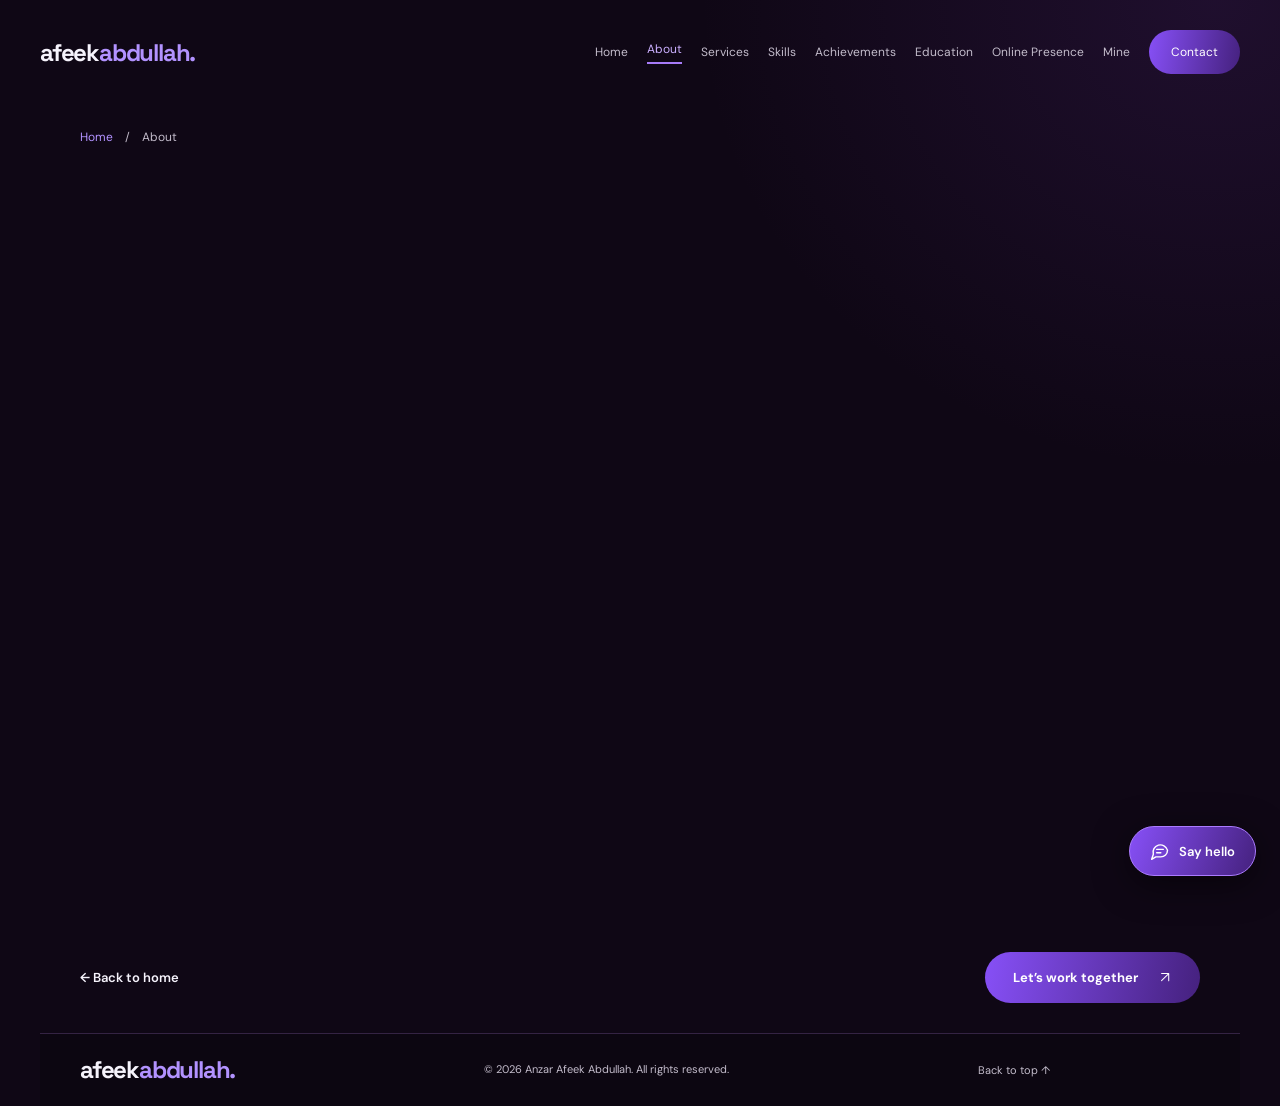
==== commit 46c9868a: "Display three uploaded photos in Mine gallery and update About portrait" ====
--- a/about.html
+++ b/about.html
@@ -1,4 +1,4 @@
 <!doctype html>
 <html lang="en"><head><meta charset="UTF-8"><meta name="viewport" content="width=device-width,initial-scale=1">
 <meta name="description" content="Get to know Anzar Afeek Abdullah."><title>About — Anzar Afeek Abdullah</title><meta name="theme-color" content="#0f0715"><link rel="icon" type="image/png" href="profile.png.png"><link rel="stylesheet" href="style.css"></head>
-<body id="top"><div class="site-loader" role="status" aria-label="Loading website"><span>Loading<span class="loading-dots">...</span></span></div><a class="skip-link" href="#main-content">Skip to content</a><header class="nav"><a class="logo" href="index.html">afeek<span>abdullah.</span></a><button class="menu-toggle" type="button" aria-expanded="false" aria-controls="main-nav">Menu <span aria-hidden="true">☰</span></button><nav id="main-nav" aria-label="Main navigation"><a href="index.html">Home</a><a href="about.html" aria-current="page">About</a><a href="services.html">Services</a><a href="skills.html">Skills</a><a href="achievements.html">Achievements</a><a href="education.html">Education</a><a href="projects.html">Online Presence</a><a href="mine.html">Mine</a><a href="contact.html" class="nav-contact">Contact</a></nav></header><main id="main-content"><div class="wrap breadcrumb"><a href="index.html">Home</a><span aria-hidden="true">/</span><span>About</span></div><section class="wrap about" id="about"><div><p class="eyebrow">01 / A BIT ABOUT ME</p><h1>Curiosity is my<br><span>starting point.</span></h1><img class="about-portrait" src="profile.png.png" alt="Portrait of Anzar Afeek Abdullah" width="1254" height="1254" loading="lazy"></div><div class="about-copy"><p>I'm Anzar Afeek Abdullah, a student at Al-Ashraq M.M.V. National School with a passion for blending creative design and practical technology.</p><p>I build responsive websites, design intuitive interfaces, and create visual identities that tell a story. My interests also span software development, Python, cybersecurity, networking, and database administration.</p><p>From a first idea to a finished digital experience, I bring curiosity, care, and a problem-solving mindset to every challenge.</p><div class="info-chips"><span>Based in Nintavur, Sri Lanka</span><span>English · Tamil · Sinhala</span><span>Badminton enthusiast</span></div><a class="text-link" href="contact.html">Let's create something together <svg class="link-arrow" aria-hidden="true" viewBox="0 0 24 24" fill="none"><path d="M6 18 18 6M6 6h12v12" stroke="currentColor" stroke-width="1.7" stroke-linecap="round" stroke-linejoin="round"/></svg></a></div></section><div class="wrap page-bottom"><a class="text-link" href="index.html">← Back to home</a><a class="button" href="contact.html">Let’s work together <svg class="link-arrow" aria-hidden="true" viewBox="0 0 24 24" fill="none"><path d="M6 18 18 6M6 6h12v12" stroke="currentColor" stroke-width="1.7" stroke-linecap="round" stroke-linejoin="round"/></svg></a></div></main><footer class="wrap"><a class="logo" href="index.html">afeek<span>abdullah.</span></a><p>© <span id="year">2026</span> Anzar Afeek Abdullah. All rights reserved.</p><a href="#top">Back to top ↑</a></footer><button class="chat-launcher" type="button" aria-haspopup="dialog" aria-controls="portfolio-chat" aria-expanded="false"><svg class="social-icon" aria-hidden="true" viewBox="0 0 24 24" fill="none" stroke="currentColor" stroke-width="1.7" stroke-linecap="round" stroke-linejoin="round"><path d="M21 11a8 8 0 0 1-8 8H7l-5 3 2-6a8 8 0 1 1 17-5ZM8 10h8M8 14h5"/></svg><span>Say hello</span></button><dialog id="portfolio-chat" class="chat-panel" aria-labelledby="chat-title"><header class="chat-header"><div><h2 id="chat-title">Afeek's portfolio assistant</h2><p>Quick answers about my work</p></div><button type="button" class="chat-close" aria-label="Close chat">×</button></header><p class="chat-disclosure">Automated portfolio guide — not live AI or a conversation with Afeek. Messages stay in this page.</p><div class="chat-messages" role="log" aria-live="polite" aria-relevant="additions"><p class="chat-bubble assistant">Hi! Ask about my services, skills, or how to hire me.</p></div><div class="chat-suggestions"><button type="button">Services</button><button type="button">Skills</button><button type="button">Hire me</button><button type="button">Contact</button></div><form class="chat-form"><label class="visually-hidden" for="chat-input">Your message</label><input id="chat-input" name="message" placeholder="Ask about my work…" maxlength="500" autocomplete="off" required><button type="submit" aria-label="Send message">Send</button></form><a class="chat-human" href="mailto:afeekabdullah2010@gmail.com">Email Afeek directly →</a></dialog><script src="script.js"></script></body></html>+<body id="top"><div class="site-loader" role="status" aria-label="Loading website"><span>Loading<span class="loading-dots">...</span></span></div><a class="skip-link" href="#main-content">Skip to content</a><header class="nav"><a class="logo" href="index.html">afeek<span>abdullah.</span></a><button class="menu-toggle" type="button" aria-expanded="false" aria-controls="main-nav">Menu <span aria-hidden="true">☰</span></button><nav id="main-nav" aria-label="Main navigation"><a href="index.html">Home</a><a href="about.html" aria-current="page">About</a><a href="services.html">Services</a><a href="skills.html">Skills</a><a href="achievements.html">Achievements</a><a href="education.html">Education</a><a href="projects.html">Online Presence</a><a href="mine.html">Mine</a><a href="contact.html" class="nav-contact">Contact</a></nav></header><main id="main-content"><div class="wrap breadcrumb"><a href="index.html">Home</a><span aria-hidden="true">/</span><span>About</span></div><section class="wrap about" id="about"><div><p class="eyebrow">01 / A BIT ABOUT ME</p><h1>Curiosity is my<br><span>starting point.</span></h1><img class="about-portrait" src="personal-photo%20(2).png" alt="Anzar Afeek Abdullah taking a mirror selfie in a cream sweater" width="1122" height="1402" loading="lazy"></div><div class="about-copy"><p>I'm Anzar Afeek Abdullah, a student at Al-Ashraq M.M.V. National School with a passion for blending creative design and practical technology.</p><p>I build responsive websites, design intuitive interfaces, and create visual identities that tell a story. My interests also span software development, Python, cybersecurity, networking, and database administration.</p><p>From a first idea to a finished digital experience, I bring curiosity, care, and a problem-solving mindset to every challenge.</p><div class="info-chips"><span>Based in Nintavur, Sri Lanka</span><span>English · Tamil · Sinhala</span><span>Badminton enthusiast</span></div><a class="text-link" href="contact.html">Let's create something together <svg class="link-arrow" aria-hidden="true" viewBox="0 0 24 24" fill="none"><path d="M6 18 18 6M6 6h12v12" stroke="currentColor" stroke-width="1.7" stroke-linecap="round" stroke-linejoin="round"/></svg></a></div></section><div class="wrap page-bottom"><a class="text-link" href="index.html">← Back to home</a><a class="button" href="contact.html">Let’s work together <svg class="link-arrow" aria-hidden="true" viewBox="0 0 24 24" fill="none"><path d="M6 18 18 6M6 6h12v12" stroke="currentColor" stroke-width="1.7" stroke-linecap="round" stroke-linejoin="round"/></svg></a></div></main><footer class="wrap"><a class="logo" href="index.html">afeek<span>abdullah.</span></a><p>© <span id="year">2026</span> Anzar Afeek Abdullah. All rights reserved.</p><a href="#top">Back to top ↑</a></footer><button class="chat-launcher" type="button" aria-haspopup="dialog" aria-controls="portfolio-chat" aria-expanded="false"><svg class="social-icon" aria-hidden="true" viewBox="0 0 24 24" fill="none" stroke="currentColor" stroke-width="1.7" stroke-linecap="round" stroke-linejoin="round"><path d="M21 11a8 8 0 0 1-8 8H7l-5 3 2-6a8 8 0 1 1 17-5ZM8 10h8M8 14h5"/></svg><span>Say hello</span></button><dialog id="portfolio-chat" class="chat-panel" aria-labelledby="chat-title"><header class="chat-header"><div><h2 id="chat-title">Afeek's portfolio assistant</h2><p>Quick answers about my work</p></div><button type="button" class="chat-close" aria-label="Close chat">×</button></header><p class="chat-disclosure">Automated portfolio guide — not live AI or a conversation with Afeek. Messages stay in this page.</p><div class="chat-messages" role="log" aria-live="polite" aria-relevant="additions"><p class="chat-bubble assistant">Hi! Ask about my services, skills, or how to hire me.</p></div><div class="chat-suggestions"><button type="button">Services</button><button type="button">Skills</button><button type="button">Hire me</button><button type="button">Contact</button></div><form class="chat-form"><label class="visually-hidden" for="chat-input">Your message</label><input id="chat-input" name="message" placeholder="Ask about my work…" maxlength="500" autocomplete="off" required><button type="submit" aria-label="Send message">Send</button></form><a class="chat-human" href="mailto:afeekabdullah2010@gmail.com">Email Afeek directly →</a></dialog><script src="script.js"></script></body></html>
--- a/style.css
+++ b/style.css
@@ -13,3 +13,5 @@
 /* Compact footer and personalized developer watermark. */
 .hero-watermark{font-size:clamp(65px,13vw,175px);left:5%;top:45px;letter-spacing:-7px;max-width:90%;white-space:nowrap}.home-contact{padding-bottom:40px}.page-bottom{padding-bottom:30px}.contact{padding-bottom:30px}footer{min-height:0;gap:12px}footer p{margin:8px 0}footer>a:last-child{margin-right:150px}@media(max-width:800px){.hero-watermark{font-size:clamp(52px,13vw,100px);left:5%;top:20px;letter-spacing:-4px}footer{padding-top:16px;padding-bottom:16px}footer>a:last-child{margin-right:0}.home-contact{padding-bottom:30px}}
 .mine-intro{padding-top:45px;padding-bottom:25px}.mine-intro>p:not(.eyebrow){max-width:650px;color:var(--muted);font-size:14px}.gallery-notice{display:inline-block;padding:7px 12px;border:1px solid #43265e;border-radius:20px;font-size:11px!important}.mine-gallery{display:grid;grid-template-columns:1fr 1fr;gap:60px;align-items:center;padding-top:15px;padding-bottom:45px}.mine-gallery figure{margin:0;overflow:hidden;background:#180d25;border:1px solid #43265e;border-radius:18px}.mine-gallery figure img{display:block;width:100%;height:auto}.mine-gallery figcaption{padding:22px}.mine-gallery figcaption>span{font-size:10px;letter-spacing:2px;color:var(--accent)}.mine-gallery figcaption h2{font-size:23px;margin:12px 0}.mine-gallery figcaption p{font-size:13px;color:var(--muted);margin:0}.mine-details dl{margin:25px 0}.mine-details dl>div{padding:15px 0;border-bottom:1px solid var(--line)}.mine-details dt{font-size:11px;color:var(--accent);margin-bottom:7px}.mine-details dd{margin:0;font-size:14px;line-height:1.8;color:var(--muted)}@media(max-width:800px){.mine-intro{padding-top:25px}.mine-gallery{grid-template-columns:1fr;gap:30px}.mine-gallery figure{max-width:450px}.mine-details h2{font-size:30px}}
+.enquiry-section{margin-top:45px;padding:30px;border:1px solid #43265e;border-radius:16px;background:#160c21}.enquiry-section>p:not(.eyebrow){font-size:14px;color:var(--muted)}.enquiry-form{margin-top:25px}.enquiry-form label{display:block;font-size:12px;color:#e5d9f5;line-height:1.8}.enquiry-form label>span{color:#c4a0ff}.form-grid{display:grid;grid-template-columns:1fr 1fr;gap:20px;margin-bottom:20px}.enquiry-form input:not([type=hidden]),.enquiry-form textarea,.enquiry-form select{display:block;width:100%;margin-top:7px;padding:13px;border:1px solid #54376f;background:#0d0713;color:#fff;border-radius:7px;font:inherit;font-size:14px}.enquiry-form textarea{resize:vertical;min-height:140px}.enquiry-form :is(input,textarea,select):focus-visible{outline:2px solid var(--accent);outline-offset:2px}.form-note{font-size:11px!important;line-height:1.8;color:var(--muted);max-width:650px}.form-note a{color:var(--accent);overflow-wrap:anywhere}.thank-you{padding-top:80px;padding-bottom:100px}.thank-you>p:not(.eyebrow){color:var(--muted);margin-bottom:30px}@media(max-width:600px){.enquiry-section{padding:22px}.form-grid{grid-template-columns:1fr;gap:16px}.enquiry-section h2{font-size:28px}}
+.personal-collection{padding-top:10px;padding-bottom:40px}.personal-photo-grid{display:grid;grid-template-columns:repeat(3,minmax(0,1fr));gap:22px;margin-top:28px}.personal-photo-grid figure{margin:0;background:#180d25;border:1px solid #43265e;border-radius:16px;overflow:hidden}.personal-photo-grid figure>a{display:block;overflow:hidden}.personal-photo-grid img{display:block;width:100%;height:auto;aspect-ratio:1122/1402;object-fit:contain;transition:transform .35s}.personal-photo-grid a:hover img{transform:scale(1.025)}.personal-photo-grid figcaption{padding:21px}.personal-photo-grid figcaption>span{font-size:9px;letter-spacing:1.5px;color:var(--accent)}.personal-photo-grid h3{font-size:20px;margin:10px 0}.personal-photo-grid p{font-size:12px;color:var(--muted);margin:0}@media(max-width:800px){.personal-photo-grid{grid-template-columns:1fr;gap:22px}.personal-photo-grid figure{max-width:460px;width:100%;margin:auto}.personal-collection h2{font-size:29px}}
